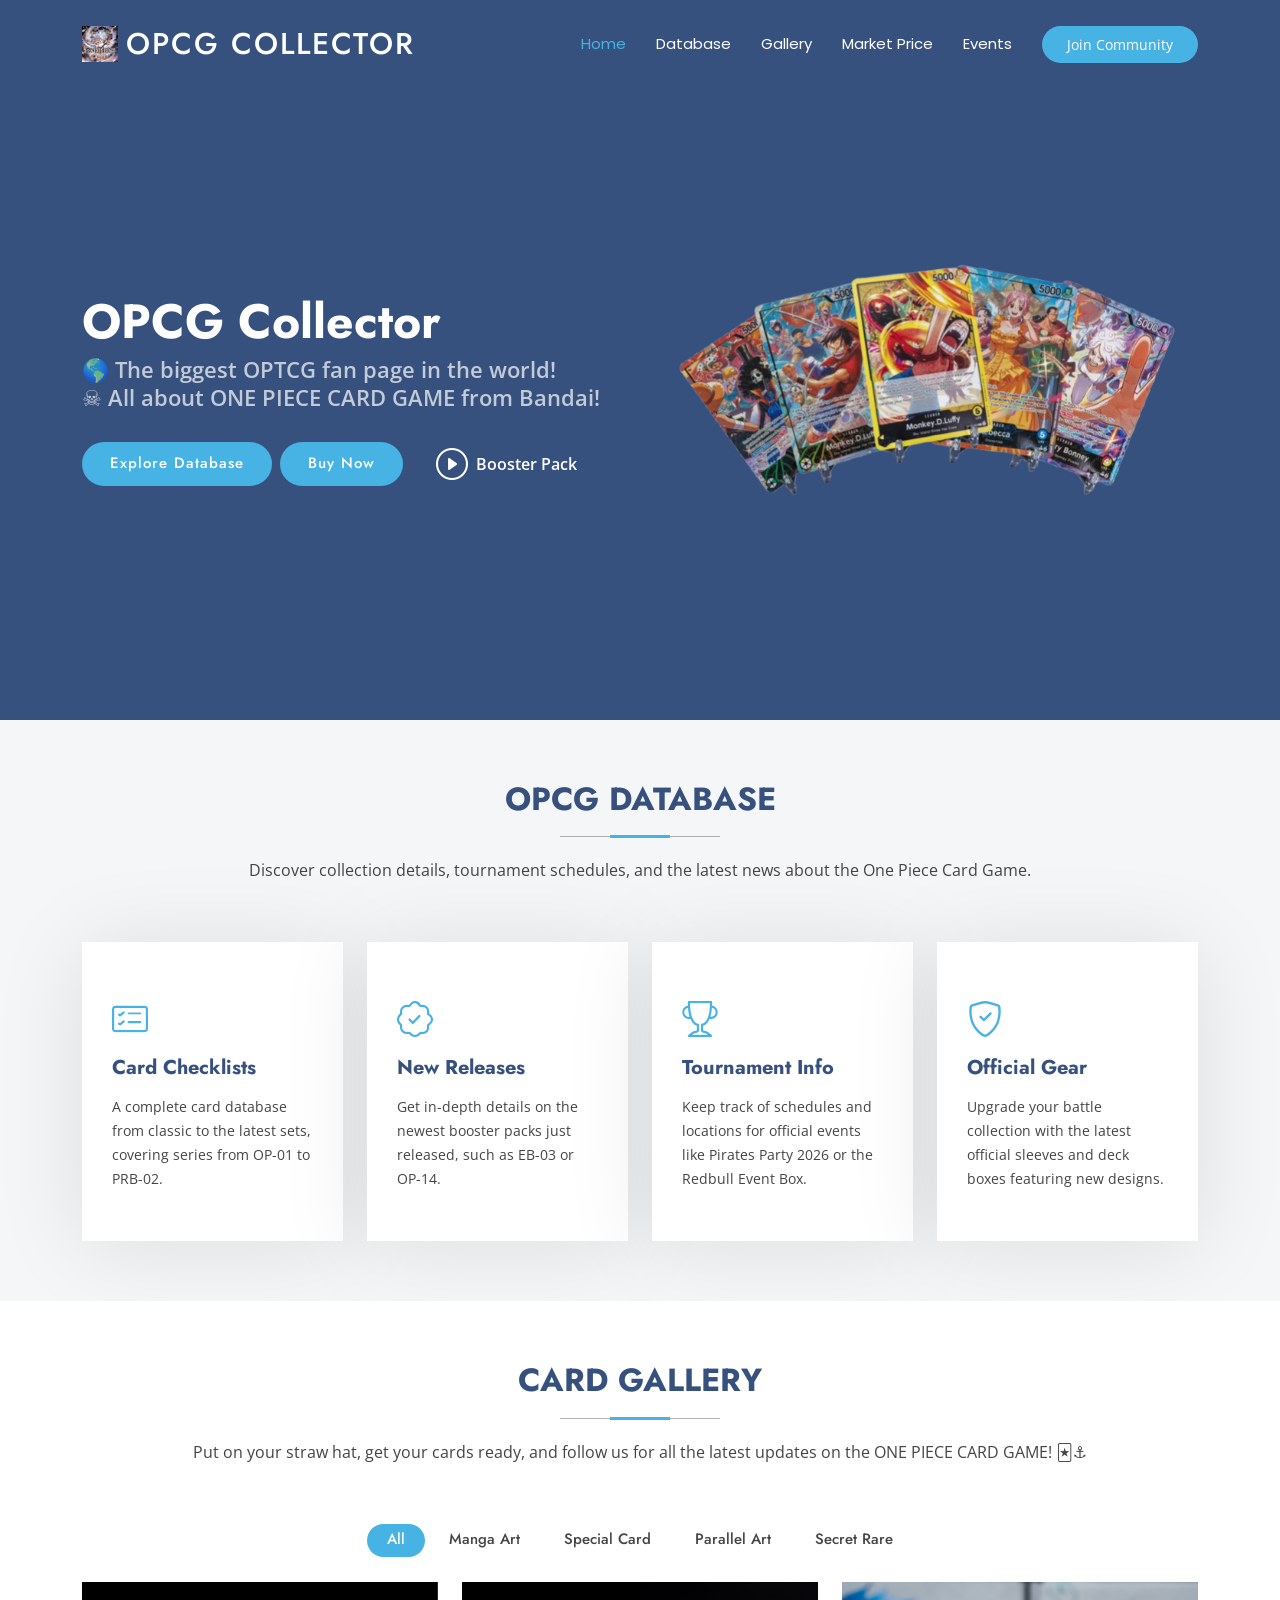
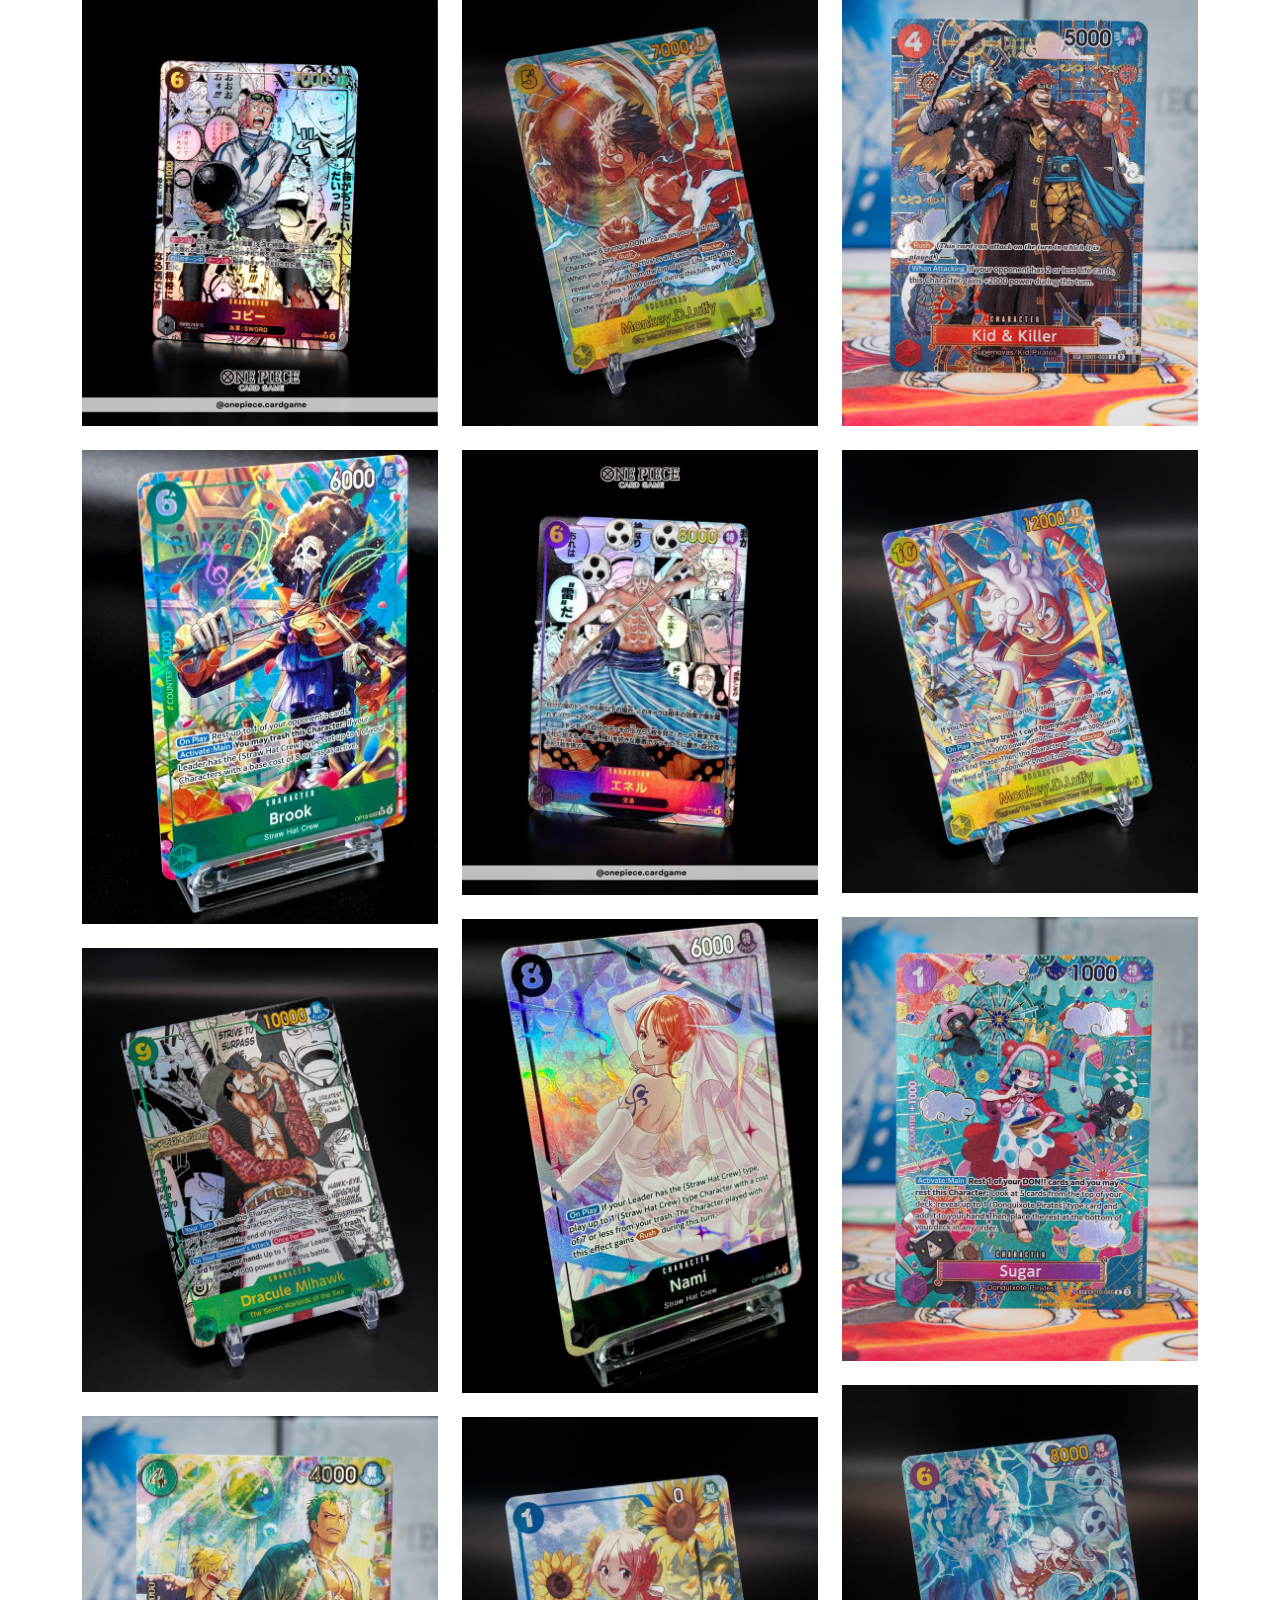
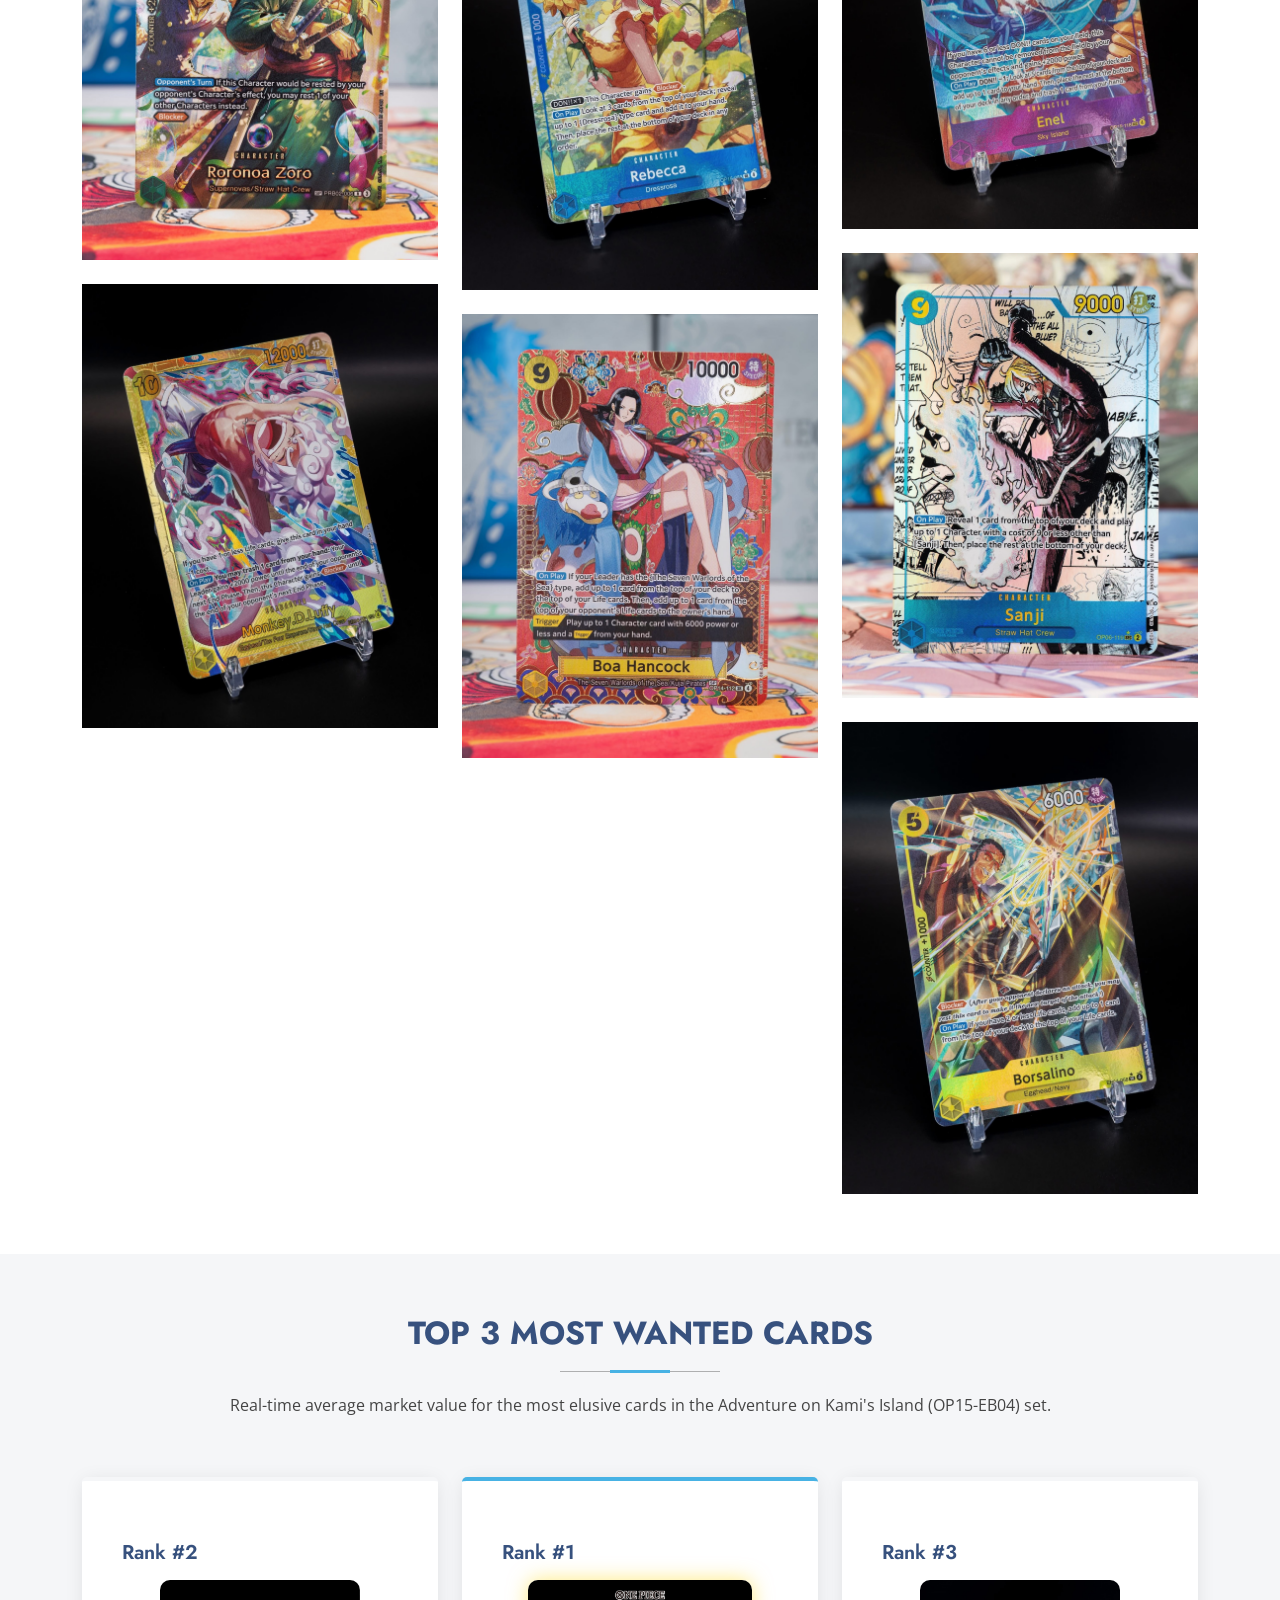
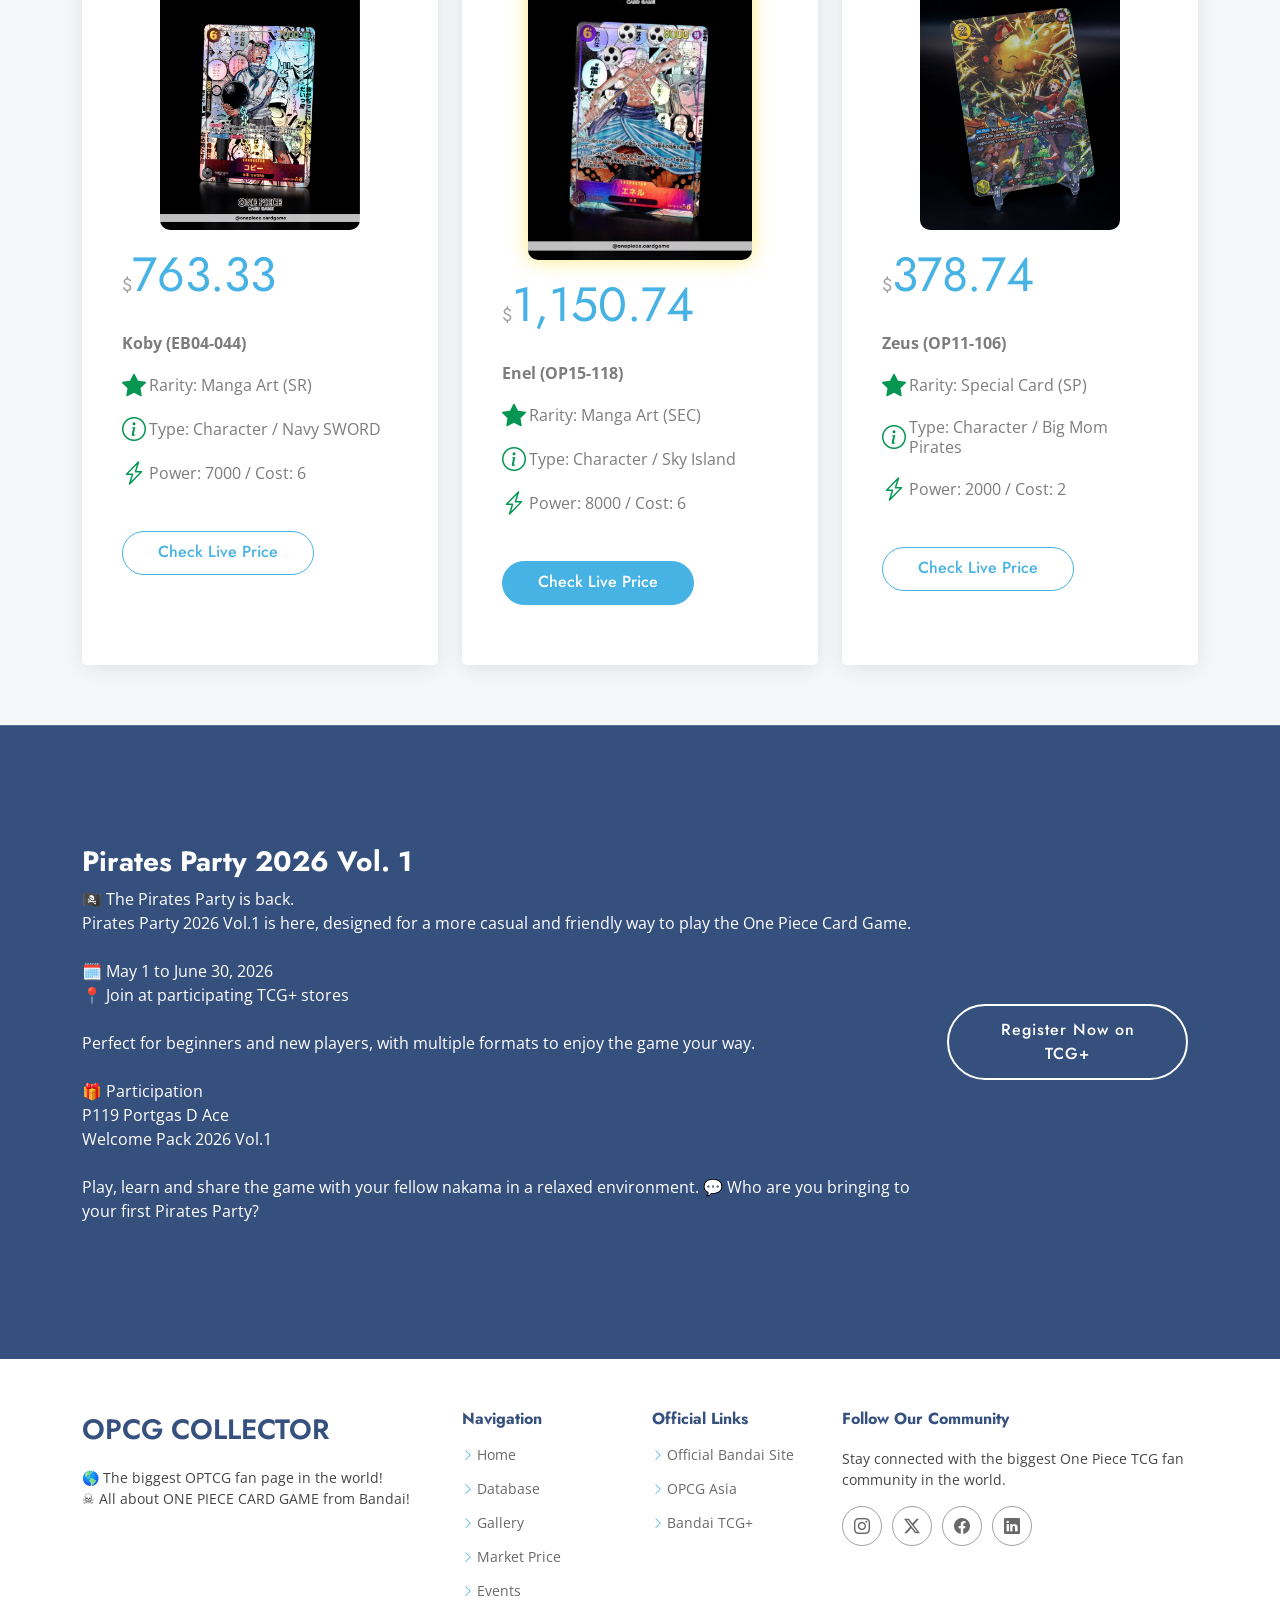
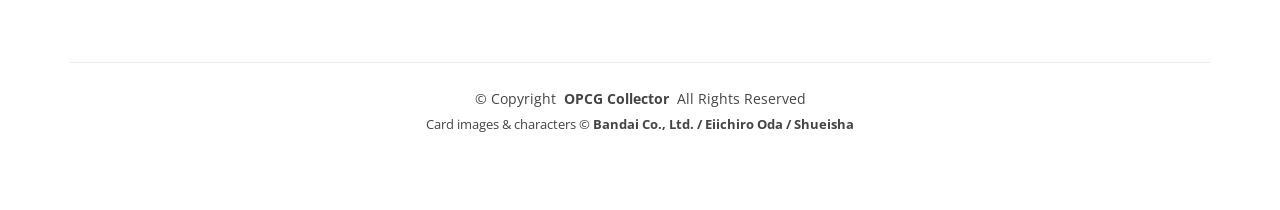
==== tugas_ets.html @ eeeb14c2 "Tugas pra ETS" ====
<!DOCTYPE html>
<html lang="en">

<head>
  <meta charset="utf-8">
  <meta content="width=device-width, initial-scale=1.0" name="viewport">
  <title>TCG - ONE PIECE</title>
  <meta name="description" content="">
  <meta name="keywords" content="">

  <!-- Favicons -->
  <link href="assets/img/pra-ets/logo-tcg.jpg" rel="icon">
  <link href="assets/img/apple-touch-icon.png" rel="apple-touch-icon">

  <!-- Fonts -->
  <link href="https://fonts.googleapis.com" rel="preconnect">
  <link href="https://fonts.gstatic.com" rel="preconnect" crossorigin>
  <link
    href="https://fonts.googleapis.com/css2?family=Open+Sans:ital,wght@0,300;0,400;0,500;0,600;0,700;0,800;1,300;1,400;1,500;1,600;1,700;1,800&family=Poppins:ital,wght@0,100;0,200;0,300;0,400;0,500;0,600;0,700;0,800;0,900;1,100;1,200;1,300;1,400;1,500;1,600;1,700;1,800;1,900&family=Jost:ital,wght@0,100;0,200;0,300;0,400;0,500;0,600;0,700;0,800;0,900;1,100;1,200;1,300;1,400;1,500;1,600;1,700;1,800;1,900&display=swap"
    rel="stylesheet">

  <!-- Vendor CSS Files -->
  <link href="assets/vendor/bootstrap/css/bootstrap.min.css" rel="stylesheet">
  <link href="assets/vendor/bootstrap-icons/bootstrap-icons.css" rel="stylesheet">
  <link href="assets/vendor/aos/aos.css" rel="stylesheet">
  <link href="assets/vendor/glightbox/css/glightbox.min.css" rel="stylesheet">
  <link href="assets/vendor/swiper/swiper-bundle.min.css" rel="stylesheet">

  <!-- Main CSS File -->
  <link href="assets/css/main.css" rel="stylesheet">

  <!-- =======================================================
  * Template Name: Arsha
  * Template URL: https://bootstrapmade.com/arsha-free-bootstrap-html-template-corporate/
  * Updated: Feb 22 2025 with Bootstrap v5.3.3
  * Author: BootstrapMade.com
  * License: https://bootstrapmade.com/license/
  ======================================================== -->
</head>

<body class="index-page">
  <header id="header" class="header d-flex align-items-center fixed-top">
    <div class="container-fluid container-xl position-relative d-flex align-items-center">

      <a href="index.html" class="logo d-flex align-items-center me-auto">
        <!-- Uncomment the line below if you also wish to use an image logo -->
        <img src="assets/img/pra-ets/logo-tcg.webp" alt="">
        <h1 class="sitename">OPCG Collector</h1>
      </a>

      <nav id="navmenu" class="navmenu">
        <ul>
          <li><a href="#home" class="active">Home</a></li>
          <li><a href="#sets">Database</a></li>
          <li><a href="#galeri">Gallery</a></li>
          <li><a href="#market" class="active">Market Price</a></li>
          <li><a href="#event">Events</a></li>
        </ul>
        <i class="mobile-nav-toggle d-xl-none bi bi-list"></i>
      </nav>

      <a class="btn-getstarted" href="https://www.fetchtcg.com/" target="_blank">Join Community</a>

    </div>
  </header>

  <main class="main">
    <!-- Hero Section -->
    <section id="home" class="hero section dark-background">

      <div class="container">
        <div class="row gy-4">
          <div class="col-lg-6 order-2 order-lg-1 d-flex flex-column justify-content-center" data-aos="zoom-out">
            <h1>OPCG Collector</h1>
            <p>🌎 The biggest OPTCG fan page in the world!
              <br>☠️ All about ONE PIECE CARD GAME from Bandai!
            </p>
            <div class="d-flex">
              <a href="#sets" class="btn-get-started">Explore Database</a>
              &ensp;
              <a href="https://metafy.gg/@angelot_op/guides?utm_source=ig&utm_medium=social&utm_content=link_in_bio"
                target="_blank" class="btn-get-started"></i><span>Buy Now</span></a>
              &ensp;
              <a href="assets/img/pra-ets/home/video-booster.mp4"
                class="glightbox btn-watch-video d-flex align-items-center">
                <i class="bi bi-play-circle"></i><span>Booster Pack</span>
              </a>
            </div>
          </div>
          <div class="col-lg-6 order-1 order-lg-2 hero-img" data-aos="zoom-out" data-aos-delay="200">
            <img src="assets/img/pra-ets/home/home-page.png" class="img-fluid animated" alt=""
              style="margin-top: -50px;">
          </div>
        </div>
      </div>

    </section><!-- /Hero Section -->

    <!-- Services Section -->
    <section id="sets" class="services section light-background">

      <!-- Section Title -->
      <div class="container section-title" data-aos="fade-up">
        <h2>OPCG Database</h2>
        <p>Discover collection details, tournament schedules, and the latest news about the One Piece Card Game.</p>
      </div><!-- End Section Title -->

      <div class="container">

        <div class="row gy-4">

          <!-- Box 1: Card Checklists -->
          <div class="col-xl-3 col-md-6 d-flex" data-aos="fade-up" data-aos-delay="100">
            <div class="service-item position-relative">
              <div class="icon"><i class="bi bi-card-checklist icon"></i></div>
              <h4><a href="#portfolio" class="stretched-link">Card Checklists</a></h4>
              <p>A complete card database from classic to the latest sets, covering series from OP-01 to PRB-02.</p>
            </div>
          </div><!-- End Service Item -->

          <!-- Box 2: New Releases -->
          <div class="col-xl-3 col-md-6 d-flex" data-aos="fade-up" data-aos-delay="200">
            <div class="service-item position-relative">
              <div class="icon"><i class="bi bi-patch-check icon"></i></div>
              <h4><a href="" class="stretched-link">New Releases</a></h4>
              <p>Get in-depth details on the newest booster packs just released, such as EB-03 or OP-14.</p>
            </div>
          </div><!-- End Service Item -->

          <!-- Box 3: Tournament Info -->
          <div class="col-xl-3 col-md-6 d-flex" data-aos="fade-up" data-aos-delay="300">
            <div class="service-item position-relative">
              <div class="icon"><i class="bi bi-trophy icon"></i></div>
              <h4><a href="" class="stretched-link">Tournament Info</a></h4>
              <p>Keep track of schedules and locations for official events like Pirates Party 2026 or the Redbull Event
                Box.</p>
            </div>
          </div><!-- End Service Item -->

          <!-- Box 4: Accessories -->
          <div class="col-xl-3 col-md-6 d-flex" data-aos="fade-up" data-aos-delay="400">
            <div class="service-item position-relative">
              <div class="icon"><i class="bi bi-shield-check icon"></i></div>
              <h4><a href="" class="stretched-link">Official Gear</a></h4>
              <p>Upgrade your battle collection with the latest official sleeves and deck boxes featuring new designs.
              </p>
            </div>
          </div><!-- End Service Item -->

        </div>

      </div>

    </section><!-- /Services Section -->

    <!-- Portfolio Section -->
    <section id="galeri" class="portfolio section">

      <!-- Section Title -->
      <div class="container section-title" data-aos="fade-up">
        <h2>Card Gallery</h2>
        <p>Put on your straw hat, get your cards ready, and follow us for all the latest updates on the ONE PIECE CARD
          GAME! 🃏⚓️</p>
      </div><!-- End Section Title -->

      <div class="container">

        <div class="isotope-layout" data-default-filter="*" data-layout="masonry" data-sort="original-order">

          <ul class="portfolio-filters isotope-filters" data-aos="fade-up" data-aos-delay="100">
            <li data-filter="*" class="filter-active">All</li>
            <li data-filter=".filter-manga">Manga Art</li>
            <li data-filter=".filter-special">Special Card</li>
            <li data-filter=".filter-parallel">Parallel Art</li>
            <li data-filter=".filter-secret">Secret Rare</li>
          </ul><!-- End Portfolio Filters -->

          <div class="row gy-4 isotope-container" data-aos="fade-up" data-aos-delay="200">

            <div class="col-lg-4 col-md-6 portfolio-item isotope-item filter-manga">
              <img src="assets/img/pra-ets/gallery/m-1.jpg" class="img-fluid" alt="">
              <div class="portfolio-info">
                <h4>Manga Art</h4>
                <p>Koby</p>
                <p>Navy/SWORD</p>
                <a href="assets/img/pra-ets/gallery/m-1.jpg" title="Manga Art" data-gallery="portfolio-gallery-app"
                  class="glightbox preview-link"><i class="bi bi-zoom-in"></i></a>
              </div>
            </div><!-- End Portfolio Item -->

            <div class="col-lg-4 col-md-6 portfolio-item isotope-item filter-secret">
              <img src="assets/img/pra-ets/gallery/sc-1.jpg" class="img-fluid" alt="">
              <div class="portfolio-info">
                <h4>Secret Rare</h4>
                <p>Monkey D. Luffy</p>
                <p>Sky Island/Straw Hat Crew</p>
                <a href="assets/img/pra-ets/gallery/sc-1.jpg" title="Secret Rare" data-gallery="portfolio-gallery-app"
                  class="glightbox preview-link"><i class="bi bi-zoom-in"></i></a>
              </div>
            </div><!-- End Portfolio Item -->

            <div class="col-lg-4 col-md-6 portfolio-item isotope-item filter-special">
              <img src="assets/img/pra-ets/gallery/sp-1.jpg" class="img-fluid" alt="">
              <div class="portfolio-info">
                <h4>Special Card</h4>
                <p>Kid & Killer</p>
                <p>Supernovas/Kid Pirates</p>
                <a href="assets/img/pra-ets/gallery/sp-1.jpg" title="Special Card"
                  data-gallery="portfolio-gallery-product" class="glightbox preview-link"><i
                    class="bi bi-zoom-in"></i></a>
              </div>
            </div><!-- End Portfolio Item -->

            <div class="col-lg-4 col-md-6 portfolio-item isotope-item filter-parallel">
              <img src="assets/img/pra-ets/gallery/p-1.jpg" class="img-fluid" alt="">
              <div class="portfolio-info">
                <h4>Parallel Art</h4>
                <p>Brook</p>
                <p>Straw Hat Crew</p>
                <a href="assets/img/pra-ets/gallery/p-1.jpg" title="Parallel Art"
                  data-gallery="portfolio-gallery-branding" class="glightbox preview-link"><i
                    class="bi bi-zoom-in"></i></a>
              </div>
            </div><!-- End Portfolio Item -->

            <!-- 1 -->

            <div class="col-lg-4 col-md-6 portfolio-item isotope-item filter-manga">
              <img src="assets/img/pra-ets/gallery/m-2.jpg" class="img-fluid" alt="">
              <div class="portfolio-info">
                <h4>Manga Art</h4>
                <p>Enel</p>
                <p>Sky Island</p>
                <a href="assets/img/pra-ets/gallery/m-2.jpg" title="Manga Art" data-gallery="portfolio-gallery-app"
                  class="glightbox preview-link"><i class="bi bi-zoom-in"></i></a>
              </div>
            </div><!-- End Portfolio Item -->

            <div class="col-lg-4 col-md-6 portfolio-item isotope-item filter-secret">
              <img src="assets/img/pra-ets/gallery/sc-2.jpg" class="img-fluid" alt="">
              <div class="portfolio-info">
                <h4>Secret Rare</h4>
                <p>Monkey D. Luffy</p>
                <p>Egghead/The Four Emperors/Straw Hat Crew</p>
                <a href="assets/img/pra-ets/gallery/sc-2.jpg" title="Secret Rare" data-gallery="portfolio-gallery-app"
                  class="glightbox preview-link"><i class="bi bi-zoom-in"></i></a>
              </div>
            </div><!-- End Portfolio Item -->

            <div class="col-lg-4 col-md-6 portfolio-item isotope-item filter-special">
              <img src="assets/img/pra-ets/gallery/sp-2.jpg" class="img-fluid" alt="">
              <div class="portfolio-info">
                <h4>Special Card</h4>
                <p>Sugas</p>
                <p>Donquixote Pirates</p>
                <a href="assets/img/pra-ets/gallery/sp-2.jpg" title="Special Card"
                  data-gallery="portfolio-gallery-product" class="glightbox preview-link"><i
                    class="bi bi-zoom-in"></i></a>
              </div>
            </div><!-- End Portfolio Item -->

            <div class="col-lg-4 col-md-6 portfolio-item isotope-item filter-parallel">
              <img src="assets/img/pra-ets/gallery/p-2.jpg" class="img-fluid" alt="">
              <div class="portfolio-info">
                <h4>Parallel Art</h4>
                <p>Nami</p>
                <p>Straw Hat Crew</p>
                <a href="assets/img/pra-ets/gallery/p-2.jpg" title="Parallel Art"
                  data-gallery="portfolio-gallery-branding" class="glightbox preview-link"><i
                    class="bi bi-zoom-in"></i></a>
              </div>
            </div><!-- End Portfolio Item -->

            <!-- 2 -->

            <div class="col-lg-4 col-md-6 portfolio-item isotope-item filter-manga">
              <img src="assets/img/pra-ets/gallery/m-3.jpg" class="img-fluid" alt="">
              <div class="portfolio-info">
                <h4>Manga Art</h4>
                <p>Dracule Mihawk</p>
                <p>The Seven Warlords of the Sea</p>
                <a href="assets/img/pra-ets/gallery/m-3.jpg" title="Manga Art" data-gallery="portfolio-gallery-app"
                  class="glightbox preview-link"><i class="bi bi-zoom-in"></i></a>
              </div>
            </div><!-- End Portfolio Item -->

            <div class="col-lg-4 col-md-6 portfolio-item isotope-item filter-secret">
              <img src="assets/img/pra-ets/gallery/sc-3.jpg" class="img-fluid" alt="">
              <div class="portfolio-info">
                <h4>Secret Rare</h4>
                <p>Enel</p>
                <p>Sky Island</p>
                <a href="assets/img/pra-ets/gallery/sc-3.jpg" title="Secret Rare" data-gallery="portfolio-gallery-app"
                  class="glightbox preview-link"><i class="bi bi-zoom-in"></i></a>
              </div>
            </div><!-- End Portfolio Item -->

            <div class="col-lg-4 col-md-6 portfolio-item isotope-item filter-special">
              <img src="assets/img/pra-ets/gallery/sp-3.jpg" class="img-fluid" alt="">
              <div class="portfolio-info">
                <h4>Special Card</h4>
                <p>Roronoa Zoro</p>
                <p>Supernovas/Straw Hat Crew </p>
                <a href="assets/img/pra-ets/gallery/sp-3.jpg" title="Special Card"
                  data-gallery="portfolio-gallery-product" class="glightbox preview-link"><i
                    class="bi bi-zoom-in"></i></a>
              </div>
            </div><!-- End Portfolio Item -->

            <div class="col-lg-4 col-md-6 portfolio-item isotope-item filter-parallel">
              <img src="assets/img/pra-ets/gallery/p-3.jpg" class="img-fluid" alt="">
              <div class="portfolio-info">
                <h4>Parallel Art</h4>
                <p>Rebecca</p>
                <p>Dressrosa</p>
                <a href="assets/img/pra-ets/gallery/p-3.jpg" title="Parallel Art"
                  data-gallery="portfolio-gallery-branding" class="glightbox preview-link"><i
                    class="bi bi-zoom-in"></i></a>
              </div>
            </div><!-- End Portfolio Item -->

            <!-- 3 -->

            <div class="col-lg-4 col-md-6 portfolio-item isotope-item filter-manga">
              <img src="assets/img/pra-ets/gallery/m-4.jpg" class="img-fluid" alt="">
              <div class="portfolio-info">
                <h4>Manga Art</h4>
                <p>Sanji</p>
                <p>Straw Hat Crew</p>
                <a href="assets/img/pra-ets/gallery/m-4.jpg " title="Manga Art" data-gallery="portfolio-gallery-app"
                  class="glightbox preview-link"><i class="bi bi-zoom-in"></i></a>
              </div>
            </div><!-- End Portfolio Item -->

            <div class="col-lg-4 col-md-6 portfolio-item isotope-item filter-secret">
              <img src="assets/img/pra-ets/gallery/sc-4.jpg" class="img-fluid" alt="">
              <div class="portfolio-info">
                <h4>Secret Rare</h4>
                <p>Monkey D. Luffy</p>
                <p>Egghead/The Four Emperors/Straw Hat Crew</p>
                <a href="assets/img/pra-ets/gallery/sc-4.jpg" title="Secret Rare" data-gallery="portfolio-gallery-app"
                  class="glightbox preview-link"><i class="bi bi-zoom-in"></i></a>
              </div>
            </div><!-- End Portfolio Item -->

            <div class="col-lg-4 col-md-6 portfolio-item isotope-item filter-special">
              <img src="assets/img/pra-ets/gallery/sp-4.jpg" class="img-fluid" alt="">
              <div class="portfolio-info">
                <h4>Special Card</h4>
                <p>Boa Hancock</p>
                <p>The Seven Warlords of the Sea/Kuja Pirates</p>
                <a href="assets/img/pra-ets/gallery/sp-4.jpg" title="Special Card"
                  data-gallery="portfolio-gallery-product" class="glightbox preview-link"><i
                    class="bi bi-zoom-in"></i></a>
              </div>
            </div><!-- End Portfolio Item -->

            <div class="col-lg-4 col-md-6 portfolio-item isotope-item filter-parallel">
              <img src="assets/img/pra-ets/gallery/p-4.jpg" class="img-fluid" alt="">
              <div class="portfolio-info">
                <h4>Parallel Art</h4>
                <p>Borsalino</p>
                <p>Egghead/Navy</p>
                <a href="assets/img/pra-ets/gallery/p-4.jpg" title="Parallel Art"
                  data-gallery="portfolio-gallery-branding" class="glightbox preview-link"><i
                    class="bi bi-zoom-in"></i></a>
              </div>
            </div><!-- End Portfolio Item -->

            <!-- 4 -->

          </div><!-- End Portfolio Container -->

        </div>

      </div>

    </section><!-- /Portfolio Section -->

    <!-- Market Price Section -->
<section id="market" class="pricing section light-background">

  <!-- Section Title -->
  <div class="container section-title" data-aos="fade-up">
    <h2>Top 3 Most Wanted Cards</h2>
    <p>Real-time average market value for the most elusive cards in the Adventure on Kami's Island (OP15-EB04) set.</p>
  </div><!-- End Section Title -->

  <div class="container">

    <div class="row gy-4">

      <!-- Rank 2: Koby (Manga) -->
      <div class="col-lg-4" data-aos="zoom-in" data-aos-delay="100">
        <div class="pricing-item">
          <h3>Rank #2</h3>
          <!-- Gambar Kartu Peringkat 2 -->
          <div class="text-center mb-3">
            <img src="assets/img/pra-ets/price/h-2.jpg" alt="Koby Manga Art" class="img-fluid" style="max-height: 250px; border-radius: 10px;">
          </div>
          <h4><span>$</span>763.33</h4>
          <ul>
            <li><strong>Koby (EB04-044)</strong></li>
            <li><i class="bi bi-star-fill"></i> <span>Rarity: Manga Art (SR)</span></li>
            <li><i class="bi bi-info-circle"></i> <span>Type: Character / Navy SWORD</span></li>
            <li><i class="bi bi-lightning-charge"></i> <span>Power: 7000 / Cost: 6</span></li>
          </ul>
          <a href="https://www.tcgplayer.com/search/one-piece-card-game/adventure-on-kamis-island?view=grid&productLineName=one-piece-card-game&setName=adventure-on-kamis-island" class="buy-btn">Check Live Price</a>
        </div>
      </div><!-- End Pricing Item -->

      <!-- Rank 1: Enel (Manga) - Highlighted -->
      <div class="col-lg-4" data-aos="zoom-in" data-aos-delay="200">
        <div class="pricing-item featured">
          <h3>Rank #1</h3>
          <!-- Gambar Kartu Peringkat 1 -->
          <div class="text-center mb-3">
            <img src="assets/img/pra-ets/price/h-1.jpg" alt="Enel Manga Art" class="img-fluid" style="max-height: 280px; border-radius: 10px; box-shadow: 0px 0px 20px rgba(255, 215, 0, 0.5);">
          </div>
          <h4><span>$</span>1,150.74</h4>
          <ul>
            <li><strong>Enel (OP15-118)</strong></li>
            <li><i class="bi bi-star-fill"></i> <span>Rarity: Manga Art (SEC)</span></li>
            <li><i class="bi bi-info-circle"></i> <span>Type: Character / Sky Island</span></li>
            <li><i class="bi bi-lightning-charge"></i> <span>Power: 8000 / Cost: 6</span></li>
          </ul>
          <a href="https://www.tcgplayer.com/search/one-piece-card-game/adventure-on-kamis-island?view=grid&productLineName=one-piece-card-game&setName=adventure-on-kamis-island" class="buy-btn">Check Live Price</a>
        </div>
      </div><!-- End Pricing Item -->

      <!-- Rank 3: Zeus (SP) -->
      <div class="col-lg-4" data-aos="zoom-in" data-aos-delay="300">
        <div class="pricing-item">
          <h3>Rank #3</h3>
          <!-- Gambar Kartu Peringkat 3 -->
          <div class="text-center mb-3">
            <img src="assets/img/pra-ets/price/h-3.jpg" alt="Zeus Special Card" class="img-fluid" style="max-height: 250px; border-radius: 10px;">
          </div>
          <h4><span>$</span>378.74</h4>
          <ul>
            <li><strong>Zeus (OP11-106)</strong></li>
            <li><i class="bi bi-star-fill"></i> <span>Rarity: Special Card (SP)</span></li>
            <li><i class="bi bi-info-circle"></i> <span>Type: Character / Big Mom Pirates</span></li>
            <li><i class="bi bi-lightning-charge"></i> <span>Power: 2000 / Cost: 2</span></li>
          </ul>
          <a href="https://www.tcgplayer.com/search/one-piece-card-game/adventure-on-kamis-island?view=grid&productLineName=one-piece-card-game&setName=adventure-on-kamis-island" class="buy-btn">Check Live Price</a>
        </div>
      </div><!-- End Pricing Item -->

    </div>

  </div>

</section><!-- End Market Price Section -->

    <!-- Call To Action Section -->
    <section id="event" class="call-to-action section dark-background">

      <img src="assets/img/pra-ets/cta/cta-background.png" alt="">

      <div class="container">

        <div class="row" data-aos="zoom-in" data-aos-delay="100">
          <div class="col-xl-9 text-center text-xl-start">
            <h3>Pirates Party 2026 Vol. 1</h3>
            <p>🏴‍☠️ The Pirates Party is back.
              <br>Pirates Party 2026 Vol.1 is here, designed for a more casual and friendly way to play the One Piece
              Card Game.
              <br>
              <br>🗓 May 1 to June 30, 2026
              <br>📍 Join at participating TCG+ stores
              <br>
              <br>Perfect for beginners and new players, with multiple formats to enjoy the game your way.
              <br>
              <br>🎁 Participation
              <br>P119 Portgas D Ace
              <br>Welcome Pack 2026 Vol.1
              <br>
              <br>Play, learn and share the game with your fellow nakama in a relaxed environment.

              💬 Who are you bringing to your first Pirates Party?
            </p>
          </div>
          <div class="col-xl-3 cta-btn-container text-center d-flex align-items-center justify-content-center">
            <a class="cta-btn" href="#">Register Now on TCG+</a>
          </div>
        </div>

      </div>

    </section><!-- /Call To Action Section -->


  </main>

  <footer id="footer" class="footer">
    <div class="container footer-top">
      <div class="row gy-4">
        <div class="col-lg-4 col-md-6 footer-about">
          <a href="index.html" class="d-flex align-items-center">
            <span class="sitename">OPCG Collector</span>
          </a>
          <div class="footer-contact pt-3">
            <p>🌎 The biggest OPTCG fan page in the world!
              <br>☠️ All about ONE PIECE CARD GAME from Bandai!
            </p>
          </div>
        </div>

        <div class="col-lg-2 col-md-3 footer-links">
          <h4>Navigation</h4>
          <ul>
            <li><i class="bi bi-chevron-right"></i> <a href="#home">Home</a></li>
            <li><i class="bi bi-chevron-right"></i> <a href="#sets">Database</a></li>
            <li><i class="bi bi-chevron-right"></i> <a href="#galeri">Gallery</a></li>
            <li><i class="bi bi-chevron-right"></i> <a href="#market">Market Price</a></li>
            <li><i class="bi bi-chevron-right"></i> <a href="#event">Events</a></li>
          </ul>
        </div>

        <div class="col-lg-2 col-md-3 footer-links">
          <h4>Official Links</h4>
          <ul>
            <li><i class="bi bi-chevron-right"></i> <a href="https://en.onepiece-cardgame.com/" target="_blank">Official
                Bandai Site</a></li>
            <li><i class="bi bi-chevron-right"></i> <a href="https://asia-en.onepiece-cardgame.com/"
                target="_blank">OPCG Asia</a></li>
            <li><i class="bi bi-chevron-right"></i> <a href="https://www.bandai-tcg-plus.com/" target="_blank">Bandai
                TCG+</a></li>
          </ul>
        </div>

        <div class="col-lg-4 col-md-12">
          <h4>Follow Our Community</h4>
          <p>Stay connected with the biggest One Piece TCG fan community in the world.</p>
          <div class="social-links d-flex">
            <a href="https://www.instagram.com/onepiece.cardgame/" target="_blank"><i class="bi bi-instagram"></i></a>
            <a href="#"><i class="bi bi-twitter-x"></i></a>
            <a href="#"><i class="bi bi-facebook"></i></a>
            <a href="#"><i class="bi bi-linkedin"></i></a>
          </div>
        </div>

      </div>
    </div>

    <div class="container copyright text-center mt-4">
      <p>© <span>Copyright</span> <strong class="px-1 sitename">OPCG Collector</strong> <span>All Rights Reserved</span>
      </p>
      <div class="credits">
        Card images & characters © <strong>Bandai Co., Ltd. / Eiichiro Oda / Shueisha</strong><br>
      </div>
    </div>

  </footer>

  <!-- Scroll Top -->
  <a href="#" id="scroll-top" class="scroll-top d-flex align-items-center justify-content-center"><i
      class="bi bi-arrow-up-short"></i></a>

  <!-- Preloader -->
  <div id="preloader"></div>

  <!-- Vendor JS Files -->
  <script src="assets/vendor/bootstrap/js/bootstrap.bundle.min.js"></script>
  <script src="assets/vendor/php-email-form/validate.js"></script>
  <script src="assets/vendor/aos/aos.js"></script>
  <script src="assets/vendor/glightbox/js/glightbox.min.js"></script>
  <script src="assets/vendor/swiper/swiper-bundle.min.js"></script>
  <script src="assets/vendor/waypoints/noframework.waypoints.js"></script>
  <script src="assets/vendor/imagesloaded/imagesloaded.pkgd.min.js"></script>
  <script src="assets/vendor/isotope-layout/isotope.pkgd.min.js"></script>

  <!-- Main JS File -->
  <script src="assets/js/main.js"></script>
</body>

</html>
---- assets/css/main.css ----
/**
* Template Name: Arsha
* Template URL: https://bootstrapmade.com/arsha-free-bootstrap-html-template-corporate/
* Updated: Feb 22 2025 with Bootstrap v5.3.3
* Author: BootstrapMade.com
* License: https://bootstrapmade.com/license/
*/

/*--------------------------------------------------------------
# Font & Color Variables
# Help: https://bootstrapmade.com/color-system/
--------------------------------------------------------------*/
/* Fonts */
:root {
  --default-font: "Open Sans",  system-ui, -apple-system, "Segoe UI", Roboto, "Helvetica Neue", Arial, "Noto Sans", "Liberation Sans", sans-serif, "Apple Color Emoji", "Segoe UI Emoji", "Segoe UI Symbol", "Noto Color Emoji";
  --heading-font: "Jost",  sans-serif;
  --nav-font: "Poppins",  sans-serif;
}

/* Global Colors - The following color variables are used throughout the website. Updating them here will change the color scheme of the entire website */
:root { 
  --background-color: #ffffff; /* Background color for the entire website, including individual sections */
  --default-color: #444444; /* Default color used for the majority of the text content across the entire website */
  --heading-color: #37517e; /* Color for headings, subheadings and title throughout the website */
  --accent-color: #47b2e4; /* Accent color that represents your brand on the website. It's used for buttons, links, and other elements that need to stand out */
  --surface-color: #ffffff; /* The surface color is used as a background of boxed elements within sections, such as cards, icon boxes, or other elements that require a visual separation from the global background. */
  --contrast-color: #ffffff; /* Contrast color for text, ensuring readability against backgrounds of accent, heading, or default colors. */
}

/* Nav Menu Colors - The following color variables are used specifically for the navigation menu. They are separate from the global colors to allow for more customization options */
:root {
  --nav-color: #ffffff;  /* The default color of the main navmenu links */
  --nav-hover-color: #47b2e4; /* Applied to main navmenu links when they are hovered over or active */
  --nav-mobile-background-color: #ffffff; /* Used as the background color for mobile navigation menu */
  --nav-dropdown-background-color: #ffffff; /* Used as the background color for dropdown items that appear when hovering over primary navigation items */
  --nav-dropdown-color: #444444; /* Used for navigation links of the dropdown items in the navigation menu. */
  --nav-dropdown-hover-color: #47b2e4; /* Similar to --nav-hover-color, this color is applied to dropdown navigation links when they are hovered over. */
}

/* Color Presets - These classes override global colors when applied to any section or element, providing reuse of the sam color scheme. */

.light-background {
  --background-color: #f5f6f8;
  --surface-color: #ffffff;
}

.dark-background {
  --background-color: #37517e;
  --default-color: #ffffff;
  --heading-color: #ffffff;
  --surface-color: #4668a2;
  --contrast-color: #ffffff;
}

/* Smooth scroll */
:root {
  scroll-behavior: smooth;
}

/*--------------------------------------------------------------
# General Styling & Shared Classes
--------------------------------------------------------------*/
body {
  color: var(--default-color);
  background-color: var(--background-color);
  font-family: var(--default-font);
}

a {
  color: var(--accent-color);
  text-decoration: none;
  transition: 0.3s;
}

a:hover {
  color: color-mix(in srgb, var(--accent-color), transparent 25%);
  text-decoration: none;
}

h1,
h2,
h3,
h4,
h5,
h6 {
  color: var(--heading-color);
  font-family: var(--heading-font);
}

/* PHP Email Form Messages
------------------------------*/
.php-email-form .error-message {
  display: none;
  background: #df1529;
  color: #ffffff;
  text-align: left;
  padding: 15px;
  margin-bottom: 24px;
  font-weight: 600;
}

.php-email-form .sent-message {
  display: none;
  color: #ffffff;
  background: #059652;
  text-align: center;
  padding: 15px;
  margin-bottom: 24px;
  font-weight: 600;
}

.php-email-form .loading {
  display: none;
  background: var(--surface-color);
  text-align: center;
  padding: 15px;
  margin-bottom: 24px;
}

.php-email-form .loading:before {
  content: "";
  display: inline-block;
  border-radius: 50%;
  width: 24px;
  height: 24px;
  margin: 0 10px -6px 0;
  border: 3px solid var(--accent-color);
  border-top-color: var(--surface-color);
  animation: php-email-form-loading 1s linear infinite;
}

@keyframes php-email-form-loading {
  0% {
    transform: rotate(0deg);
  }

  100% {
    transform: rotate(360deg);
  }
}

/*--------------------------------------------------------------
# Global Header
--------------------------------------------------------------*/
.header {
  --background-color: #3d4d6a;
  --heading-color: #ffffff;
  color: var(--default-color);
  background-color: var(--background-color);
  padding: 15px 0;
  transition: all 0.5s;
  z-index: 997;
}

.header .logo {
  line-height: 1;
}

.header .logo img {
  max-height: 36px;
  margin-right: 8px;
}

.header .logo h1 {
  font-size: 30px;
  margin: 0;
  font-weight: 500;
  color: var(--heading-color);
  letter-spacing: 2px;
  text-transform: uppercase;
}

.header .btn-getstarted,
.header .btn-getstarted:focus {
  color: var(--contrast-color);
  background: var(--accent-color);
  font-size: 14px;
  padding: 8px 25px;
  margin: 0 0 0 30px;
  border-radius: 50px;
  transition: 0.3s;
}

.header .btn-getstarted:hover,
.header .btn-getstarted:focus:hover {
  color: var(--contrast-color);
  background: color-mix(in srgb, var(--accent-color), transparent 15%);
}

@media (max-width: 1200px) {
  .header .logo {
    order: 1;
  }

  .header .btn-getstarted {
    order: 2;
    margin: 0 15px 0 0;
    padding: 6px 15px;
  }

  .header .navmenu {
    order: 3;
  }
}

/* Index Page Header
------------------------------*/
.index-page .header {
  --background-color: rgba(255, 255, 255, 0);
  --heading-color: #ffffff;
  --nav-color: #ffffff;
}

/* Index Page Header on Scroll
------------------------------*/
.index-page.scrolled .header {
  --background-color: rgba(40, 58, 90, 0.9);
}

/*--------------------------------------------------------------
# Navigation Menu
--------------------------------------------------------------*/
/* Desktop Navigation */
@media (min-width: 1200px) {
  .navmenu {
    padding: 0;
  }

  .navmenu ul {
    margin: 0;
    padding: 0;
    display: flex;
    list-style: none;
    align-items: center;
  }

  .navmenu li {
    position: relative;
  }

  .navmenu a,
  .navmenu a:focus {
    color: var(--nav-color);
    padding: 18px 15px;
    font-size: 15px;
    font-family: var(--nav-font);
    font-weight: 400;
    display: flex;
    align-items: center;
    justify-content: space-between;
    white-space: nowrap;
    transition: 0.3s;
  }

  .navmenu a i,
  .navmenu a:focus i {
    font-size: 12px;
    line-height: 0;
    margin-left: 5px;
    transition: 0.3s;
  }

  .navmenu li:last-child a {
    padding-right: 0;
  }

  .navmenu li:hover>a,
  .navmenu .active,
  .navmenu .active:focus {
    color: var(--nav-hover-color);
  }

  .navmenu .dropdown ul {
    margin: 0;
    padding: 10px 0;
    background: var(--nav-dropdown-background-color);
    display: block;
    position: absolute;
    visibility: hidden;
    left: 14px;
    top: 130%;
    opacity: 0;
    transition: 0.3s;
    border-radius: 4px;
    z-index: 99;
    box-shadow: 0px 0px 30px rgba(0, 0, 0, 0.1);
  }

  .navmenu .dropdown ul li {
    min-width: 200px;
  }

  .navmenu .dropdown ul a {
    padding: 10px 20px;
    font-size: 15px;
    text-transform: none;
    color: var(--nav-dropdown-color);
  }

  .navmenu .dropdown ul a i {
    font-size: 12px;
  }

  .navmenu .dropdown ul a:hover,
  .navmenu .dropdown ul .active:hover,
  .navmenu .dropdown ul li:hover>a {
    color: var(--nav-dropdown-hover-color);
  }

  .navmenu .dropdown:hover>ul {
    opacity: 1;
    top: 100%;
    visibility: visible;
  }

  .navmenu .dropdown .dropdown ul {
    top: 0;
    left: -90%;
    visibility: hidden;
  }

  .navmenu .dropdown .dropdown:hover>ul {
    opacity: 1;
    top: 0;
    left: -100%;
    visibility: visible;
  }

  .navmenu .megamenu {
    position: static;
  }

  .navmenu .megamenu ul {
    margin: 0;
    padding: 10px;
    background: var(--nav-dropdown-background-color);
    box-shadow: 0px 0px 20px rgba(0, 0, 0, 0.1);
    position: absolute;
    top: 130%;
    left: 0;
    right: 0;
    visibility: hidden;
    opacity: 0;
    display: flex;
    transition: 0.3s;
    border-radius: 4px;
    z-index: 99;
  }

  .navmenu .megamenu ul li {
    flex: 1;
  }

  .navmenu .megamenu ul li a,
  .navmenu .megamenu ul li:hover>a {
    padding: 10px 20px;
    font-size: 15px;
    color: var(--nav-dropdown-color);
  }

  .navmenu .megamenu ul li a:hover,
  .navmenu .megamenu ul li .active,
  .navmenu .megamenu ul li .active:hover {
    color: var(--nav-dropdown-hover-color);
  }

  .navmenu .megamenu:hover>ul {
    opacity: 1;
    top: 100%;
    visibility: visible;
  }

  .navmenu .dd-box-shadow {
    box-shadow: 0px 0px 30px rgba(0, 0, 0, 0.1);
  }
}

/* Mobile Navigation */
@media (max-width: 1199px) {
  .mobile-nav-toggle {
    color: var(--nav-color);
    font-size: 28px;
    line-height: 0;
    margin-right: 10px;
    cursor: pointer;
    transition: color 0.3s;
  }

  .navmenu {
    padding: 0;
    z-index: 9997;
  }

  .navmenu ul {
    display: none;
    list-style: none;
    position: absolute;
    inset: 60px 20px 20px 20px;
    padding: 10px 0;
    margin: 0;
    border-radius: 6px;
    background-color: var(--nav-mobile-background-color);
    overflow-y: auto;
    transition: 0.3s;
    z-index: 9998;
    box-shadow: 0px 0px 30px rgba(0, 0, 0, 0.1);
  }

  .navmenu a,
  .navmenu a:focus {
    color: var(--nav-dropdown-color);
    padding: 10px 20px;
    font-family: var(--nav-font);
    font-size: 17px;
    font-weight: 500;
    display: flex;
    align-items: center;
    justify-content: space-between;
    white-space: nowrap;
    transition: 0.3s;
  }

  .navmenu a i,
  .navmenu a:focus i {
    font-size: 12px;
    line-height: 0;
    margin-left: 5px;
    width: 30px;
    height: 30px;
    display: flex;
    align-items: center;
    justify-content: center;
    border-radius: 50%;
    transition: 0.3s;
    background-color: color-mix(in srgb, var(--accent-color), transparent 90%);
  }

  .navmenu a i:hover,
  .navmenu a:focus i:hover {
    background-color: var(--accent-color);
    color: var(--contrast-color);
  }

  .navmenu a:hover,
  .navmenu .active,
  .navmenu .active:focus {
    color: var(--nav-dropdown-hover-color);
  }

  .navmenu .active i,
  .navmenu .active:focus i {
    background-color: var(--accent-color);
    color: var(--contrast-color);
    transform: rotate(180deg);
  }

  .navmenu .dropdown ul {
    position: static;
    display: none;
    z-index: 99;
    padding: 10px 0;
    margin: 10px 20px;
    background-color: var(--nav-dropdown-background-color);
    border: 1px solid color-mix(in srgb, var(--default-color), transparent 90%);
    box-shadow: none;
    transition: all 0.5s ease-in-out;
  }

  .navmenu .dropdown ul ul {
    background-color: rgba(33, 37, 41, 0.1);
  }

  .navmenu .dropdown>.dropdown-active {
    display: block;
    background-color: rgba(33, 37, 41, 0.03);
  }

  .mobile-nav-active {
    overflow: hidden;
  }

  .mobile-nav-active .mobile-nav-toggle {
    color: #fff;
    position: absolute;
    font-size: 32px;
    top: 15px;
    right: 15px;
    margin-right: 0;
    z-index: 9999;
  }

  .mobile-nav-active .navmenu {
    position: fixed;
    overflow: hidden;
    inset: 0;
    background: rgba(33, 37, 41, 0.8);
    transition: 0.3s;
  }

  .mobile-nav-active .navmenu>ul {
    display: block;
  }
}

/*--------------------------------------------------------------
# Global Footer
--------------------------------------------------------------*/
.footer {
  color: var(--default-color);
  background-color: var(--background-color);
  font-size: 14px;
  padding-bottom: 50px;
  position: relative;
}

.footer .footer-newsletter {
  background-color: color-mix(in srgb, var(--heading-color), transparent 95%);
  padding: 50px 0;
}

.footer .footer-newsletter h4 {
  font-size: 24px;
}

.footer .footer-newsletter .newsletter-form {
  margin-top: 30px;
  margin-bottom: 15px;
  padding: 6px 8px;
  position: relative;
  background-color: color-mix(in srgb, var(--background-color), transparent 50%);
  border: 1px solid color-mix(in srgb, var(--default-color), transparent 90%);
  box-shadow: 0px 2px 25px rgba(0, 0, 0, 0.1);
  display: flex;
  transition: 0.3s;
  border-radius: 50px;
}

.footer .footer-newsletter .newsletter-form:focus-within {
  border-color: var(--accent-color);
}

.footer .footer-newsletter .newsletter-form input[type=email] {
  border: 0;
  padding: 4px;
  width: 100%;
  background-color: color-mix(in srgb, var(--background-color), transparent 50%);
  color: var(--default-color);
}

.footer .footer-newsletter .newsletter-form input[type=email]:focus-visible {
  outline: none;
}

.footer .footer-newsletter .newsletter-form input[type=submit] {
  border: 0;
  font-size: 16px;
  padding: 0 20px;
  margin: -7px -8px -7px 0;
  background: var(--accent-color);
  color: var(--contrast-color);
  transition: 0.3s;
  border-radius: 50px;
}

.footer .footer-newsletter .newsletter-form input[type=submit]:hover {
  background: color-mix(in srgb, var(--accent-color), transparent 20%);
}

.footer .footer-top {
  padding-top: 50px;
}

.footer .social-links a {
  display: flex;
  align-items: center;
  justify-content: center;
  width: 40px;
  height: 40px;
  border-radius: 50%;
  border: 1px solid color-mix(in srgb, var(--default-color), transparent 50%);
  font-size: 16px;
  color: color-mix(in srgb, var(--default-color), transparent 20%);
  margin-right: 10px;
  transition: 0.3s;
}

.footer .social-links a:hover {
  color: var(--accent-color);
  border-color: var(--accent-color);
}

.footer h4 {
  font-size: 16px;
  font-weight: bold;
  position: relative;
  padding-bottom: 12px;
}

.footer .footer-links {
  margin-bottom: 30px;
}

.footer .footer-links ul {
  list-style: none;
  padding: 0;
  margin: 0;
}

.footer .footer-links ul i {
  margin-right: 3px;
  font-size: 12px;
  line-height: 0;
  color: var(--accent-color);
}

.footer .footer-links ul li {
  padding: 10px 0;
  display: flex;
  align-items: center;
}

.footer .footer-links ul li:first-child {
  padding-top: 0;
}

.footer .footer-links ul a {
  display: inline-block;
  color: color-mix(in srgb, var(--default-color), transparent 20%);
  line-height: 1;
}

.footer .footer-links ul a:hover {
  color: var(--accent-color);
}

.footer .footer-about a {
  color: var(--heading-color);
  font-size: 28px;
  font-weight: 600;
  text-transform: uppercase;
  font-family: var(--heading-font);
}

.footer .footer-contact p {
  margin-bottom: 5px;
}

.footer .copyright {
  padding-top: 25px;
  padding-bottom: 25px;
  border-top: 1px solid color-mix(in srgb, var(--default-color), transparent 90%);
}

.footer .copyright p {
  margin-bottom: 0;
}

.footer .credits {
  margin-top: 6px;
  font-size: 13px;
}

/*--------------------------------------------------------------
# Preloader
--------------------------------------------------------------*/
#preloader {
  position: fixed;
  inset: 0;
  z-index: 999999;
  overflow: hidden;
  background: var(--background-color);
  transition: all 0.6s ease-out;
}

#preloader:before {
  content: "";
  position: fixed;
  top: calc(50% - 30px);
  left: calc(50% - 30px);
  border: 6px solid #ffffff;
  border-color: var(--accent-color) transparent var(--accent-color) transparent;
  border-radius: 50%;
  width: 60px;
  height: 60px;
  animation: animate-preloader 1.5s linear infinite;
}

@keyframes animate-preloader {
  0% {
    transform: rotate(0deg);
  }

  100% {
    transform: rotate(360deg);
  }
}

/*--------------------------------------------------------------
# Scroll Top Button
--------------------------------------------------------------*/
.scroll-top {
  position: fixed;
  visibility: hidden;
  opacity: 0;
  right: 15px;
  bottom: -15px;
  z-index: 99999;
  background-color: var(--accent-color);
  width: 44px;
  height: 44px;
  border-radius: 50px;
  transition: all 0.4s;
}

.scroll-top i {
  font-size: 24px;
  color: var(--contrast-color);
  line-height: 0;
}

.scroll-top:hover {
  background-color: color-mix(in srgb, var(--accent-color), transparent 20%);
  color: var(--contrast-color);
}

.scroll-top.active {
  visibility: visible;
  opacity: 1;
  bottom: 15px;
}

/*--------------------------------------------------------------
# Disable aos animation delay on mobile devices
--------------------------------------------------------------*/
@media screen and (max-width: 768px) {
  [data-aos-delay] {
    transition-delay: 0 !important;
  }
}

/*--------------------------------------------------------------
# Global Page Titles & Breadcrumbs
--------------------------------------------------------------*/
.page-title {
  --background-color: color-mix(in srgb, var(--default-color), transparent 96%);
  color: var(--default-color);
  background-color: var(--background-color);
  padding: 20px 0;
  position: relative;
}

.page-title h1 {
  font-size: 28px;
  font-weight: 700;
  margin: 0;
}

.page-title .breadcrumbs ol {
  display: flex;
  flex-wrap: wrap;
  list-style: none;
  padding: 0 0 10px 0;
  margin: 0;
  font-size: 14px;
}

.page-title .breadcrumbs ol li+li {
  padding-left: 10px;
}

.page-title .breadcrumbs ol li+li::before {
  content: "/";
  display: inline-block;
  padding-right: 10px;
  color: color-mix(in srgb, var(--default-color), transparent 70%);
}

/*--------------------------------------------------------------
# Global Sections
--------------------------------------------------------------*/
section,
.section {
  color: var(--default-color);
  background-color: var(--background-color);
  padding: 60px 0;
  scroll-margin-top: 88px;
  overflow: clip;
}

@media (max-width: 1199px) {

  section,
  .section {
    scroll-margin-top: 66px;
  }
}

/*--------------------------------------------------------------
# Global Section Titles
--------------------------------------------------------------*/
.section-title {
  text-align: center;
  padding-bottom: 60px;
  position: relative;
}

.section-title h2 {
  font-size: 32px;
  font-weight: 700;
  margin-bottom: 20px;
  padding-bottom: 20px;
  text-transform: uppercase;
  position: relative;
}

.section-title h2:before {
  content: "";
  position: absolute;
  display: block;
  width: 160px;
  height: 1px;
  background: color-mix(in srgb, var(--default-color), transparent 60%);
  left: 0;
  right: 0;
  bottom: 1px;
  margin: auto;
}

.section-title h2::after {
  content: "";
  position: absolute;
  display: block;
  width: 60px;
  height: 3px;
  background: var(--accent-color);
  left: 0;
  right: 0;
  bottom: 0;
  margin: auto;
}

.section-title p {
  margin-bottom: 0;
}

/*--------------------------------------------------------------
# Hero Section
--------------------------------------------------------------*/
.hero {
  width: 100%;
  min-height: 80vh;
  position: relative;
  padding: 120px 0 60px 0;
  display: flex;
  align-items: center;
}

.hero h1 {
  margin: 0;
  font-size: 48px;
  font-weight: 700;
  line-height: 56px;
}

.hero p {
  color: color-mix(in srgb, var(--default-color), transparent 30%);
  margin: 5px 0 30px 0;
  font-size: 22px;
  line-height: 1.3;
  font-weight: 600;
}

.hero .btn-get-started {
  color: var(--contrast-color);
  background: var(--accent-color);
  font-family: var(--heading-font);
  font-weight: 500;
  font-size: 15px;
  letter-spacing: 1px;
  display: inline-block;
  padding: 10px 28px 12px 28px;
  border-radius: 50px;
  transition: 0.5s;
}

.hero .btn-get-started:hover {
  color: var(--contrast-color);
  background: color-mix(in srgb, var(--accent-color), transparent 15%);
}

.hero .btn-watch-video {
  font-size: 16px;
  transition: 0.5s;
  margin-left: 25px;
  color: var(--default-color);
  font-weight: 600;
}

.hero .btn-watch-video i {
  color: var(--contrast-color);
  font-size: 32px;
  transition: 0.3s;
  line-height: 0;
  margin-right: 8px;
}

.hero .btn-watch-video:hover {
  color: var(--accent-color);
}

.hero .btn-watch-video:hover i {
  color: color-mix(in srgb, var(--accent-color), transparent 15%);
}

.hero .animated {
  animation: up-down 2s ease-in-out infinite alternate-reverse both;
}

@media (max-width: 640px) {
  .hero h1 {
    font-size: 28px;
    line-height: 36px;
  }

  .hero p {
    font-size: 18px;
    line-height: 24px;
    margin-bottom: 30px;
  }

  .hero .btn-get-started,
  .hero .btn-watch-video {
    font-size: 13px;
  }
}

@keyframes up-down {
  0% {
    transform: translateY(10px);
  }

  100% {
    transform: translateY(-10px);
  }
}

/*--------------------------------------------------------------
# Clients Section
--------------------------------------------------------------*/
.clients {
  padding: 12px 0;
}

.clients .swiper {
  padding: 10px 0;
}

.clients .swiper-wrapper {
  height: auto;
}

.clients .swiper-slide img {
  transition: 0.3s;
  padding: 0 10px;
}

.clients .swiper-slide img:hover {
  transform: scale(1.1);
}

/*--------------------------------------------------------------
# About Section
--------------------------------------------------------------*/
.about ul {
  list-style: none;
  padding: 0;
}

.about ul li {
  padding-bottom: 5px;
  display: flex;
  align-items: center;
}

.about ul i {
  font-size: 20px;
  padding-right: 4px;
  color: var(--accent-color);
}

.about .read-more {
  color: var(--accent-color);
  font-family: var(--heading-font);
  font-weight: 500;
  font-size: 16px;
  letter-spacing: 1px;
  padding: 8px 28px;
  border-radius: 5px;
  transition: 0.3s;
  display: inline-flex;
  align-items: center;
  justify-content: center;
  border: 2px solid var(--accent-color);
}

.about .read-more i {
  font-size: 18px;
  margin-left: 5px;
  line-height: 0;
  transition: 0.3s;
}

.about .read-more:hover {
  background: var(--accent-color);
  color: var(--contrast-color);
}

.about .read-more:hover i {
  transform: translate(5px, 0);
}

/*--------------------------------------------------------------
# Why Us Section
--------------------------------------------------------------*/
.why-us {
  padding: 30px 0;
}

.why-us .content h3 {
  font-weight: 400;
  font-size: 34px;
}

.why-us .content p {
  color: color-mix(in srgb, var(--default-color), transparent 30%);
}

.why-us .faq-container .faq-item {
  background-color: var(--surface-color);
  position: relative;
  padding: 20px;
  margin-bottom: 20px;
  box-shadow: 0px 5px 25px 0px rgba(0, 0, 0, 0.1);
  overflow: hidden;
}

.why-us .faq-container .faq-item:last-child {
  margin-bottom: 0;
}

.why-us .faq-container .faq-item h3 {
  font-weight: 500;
  font-size: 17px;
  line-height: 24px;
  margin: 0 30px 0 0;
  transition: 0.3s;
  cursor: pointer;
}

.why-us .faq-container .faq-item h3 span {
  color: var(--accent-color);
  padding-right: 5px;
  font-weight: 600;
}

.why-us .faq-container .faq-item h3:hover {
  color: var(--accent-color);
}

.why-us .faq-container .faq-item .faq-content {
  display: grid;
  grid-template-rows: 0fr;
  transition: 0.3s ease-in-out;
  visibility: hidden;
  opacity: 0;
}

.why-us .faq-container .faq-item .faq-content p {
  margin-bottom: 0;
  overflow: hidden;
}

.why-us .faq-container .faq-item .faq-icon {
  position: absolute;
  top: 22px;
  left: 20px;
  font-size: 22px;
  line-height: 0;
  transition: 0.3s;
  color: var(--accent-color);
}

.why-us .faq-container .faq-item .faq-toggle {
  position: absolute;
  top: 20px;
  right: 20px;
  font-size: 16px;
  line-height: 0;
  transition: 0.3s;
  cursor: pointer;
}

.why-us .faq-container .faq-item .faq-toggle:hover {
  color: var(--accent-color);
}

.why-us .faq-container .faq-active h3 {
  color: var(--accent-color);
}

.why-us .faq-container .faq-active .faq-content {
  grid-template-rows: 1fr;
  visibility: visible;
  opacity: 1;
  padding-top: 10px;
}

.why-us .faq-container .faq-active .faq-toggle {
  transform: rotate(90deg);
  color: var(--accent-color);
}

.why-us .why-us-img {
  display: flex;
  align-items: center;
  justify-content: center;
}

.why-us .why-us-img img {
  max-height: 70%;
}

/*--------------------------------------------------------------
# Skills Section
--------------------------------------------------------------*/
.skills .content h3 {
  font-size: 2rem;
  font-weight: 700;
}

.skills .content p {
  color: color-mix(in srgb, var(--default-color), transparent 30%);
}

.skills .content p:last-child {
  margin-bottom: 0;
}

.skills .content ul {
  list-style: none;
  padding: 0;
}

.skills .content ul li {
  padding-bottom: 10px;
}

.skills .progress {
  height: 60px;
  display: block;
  background: none;
  border-radius: 0;
}

.skills .progress .skill {
  color: var(--default-color);
  padding: 0;
  margin: 0 0 6px 0;
  text-transform: uppercase;
  display: block;
  font-weight: 600;
  font-family: var(--heading-font);
}

.skills .progress .skill .val {
  float: right;
  font-style: normal;
}

.skills .progress-bar-wrap {
  background: color-mix(in srgb, var(--heading-color), transparent 90%);
  height: 10px;
}

.skills .progress-bar {
  width: 1px;
  height: 10px;
  transition: 0.9s;
  background-color: var(--heading-color);
}

/*--------------------------------------------------------------
# Services Section
--------------------------------------------------------------*/
.services .service-item {
  background-color: var(--surface-color);
  box-shadow: 0px 5px 90px 0px rgba(0, 0, 0, 0.1);
  padding: 50px 30px;
  transition: all ease-in-out 0.4s;
  height: 100%;
}

.services .service-item .icon {
  margin-bottom: 10px;
}

.services .service-item .icon i {
  color: var(--accent-color);
  font-size: 36px;
  transition: 0.3s;
}

.services .service-item h4 {
  font-weight: 700;
  margin-bottom: 15px;
  font-size: 20px;
}

.services .service-item h4 a {
  color: var(--heading-color);
  transition: ease-in-out 0.3s;
}

.services .service-item p {
  line-height: 24px;
  font-size: 14px;
  margin-bottom: 0;
}

.services .service-item:hover {
  transform: translateY(-10px);
}

.services .service-item:hover h4 a {
  color: var(--accent-color);
}

/*--------------------------------------------------------------
# Work Process Section
--------------------------------------------------------------*/
.work-process .steps-item {
  background: var(--surface-color);
  border-radius: 20px;
  height: 100%;
  transition: all 0.3s ease-in-out;
  box-shadow: 0 5px 20px color-mix(in srgb, var(--default-color), transparent 92%);
}

.work-process .steps-item .steps-image {
  border-radius: 20px 20px 0 0;
  overflow: hidden;
}

.work-process .steps-item:hover {
  transform: translateY(-10px);
  box-shadow: 0 15px 30px color-mix(in srgb, var(--accent-color), transparent 85%);
}

.work-process .steps-item:hover .steps-number {
  background: var(--accent-color);
  color: var(--contrast-color);
}

.work-process .steps-item:hover .steps-image img {
  transform: scale(1.1);
}

.work-process .steps-image {
  position: relative;
  height: 280px;
}

.work-process .steps-image img {
  width: 100%;
  height: 100%;
  object-fit: cover;
  transition: transform 0.6s ease;
}

.work-process .steps-content {
  position: relative;
  padding: 40px 30px 30px;
}

.work-process .steps-content .steps-number {
  position: absolute;
  left: 30px;
  top: -30px;
  width: 60px;
  height: 60px;
  background: var(--accent-color);
  color: var(--contrast-color);
  border-radius: 50%;
  font-family: var(--heading-font);
  font-size: 24px;
  font-weight: 700;
  display: flex;
  align-items: center;
  justify-content: center;
  transition: all 0.3s ease-in-out;
}

.work-process .steps-content h3 {
  font-size: 24px;
  font-weight: 700;
  margin-bottom: 15px;
}

.work-process .steps-content p {
  font-size: 15px;
  color: color-mix(in srgb, var(--default-color), transparent 20%);
  margin-bottom: 25px;
}

.work-process .steps-features .feature-item {
  display: flex;
  align-items: center;
  margin-bottom: 12px;
}

.work-process .steps-features .feature-item:last-child {
  margin-bottom: 0;
}

.work-process .steps-features .feature-item i {
  color: var(--accent-color);
  font-size: 18px;
  margin-right: 10px;
}

.work-process .steps-features .feature-item span {
  font-size: 14px;
  color: color-mix(in srgb, var(--default-color), transparent 15%);
}

@media (max-width: 1199px) {
  .work-process .steps-image {
    height: 240px;
  }

  .work-process .steps-content {
    padding: 35px 25px 25px;
  }

  .work-process .steps-content h3 {
    font-size: 22px;
  }
}

@media (max-width: 991px) {
  .work-process .steps-item {
    margin-bottom: 30px;
  }

  .work-process .steps-image {
    height: 220px;
  }

  .work-process .steps-content {
    padding: 30px 20px 20px;
  }

  .work-process .steps-content .steps-number {
    width: 50px;
    height: 50px;
    font-size: 20px;
    left: 25px;
    top: -25px;
  }

  .work-process .steps-content h3 {
    font-size: 20px;
    margin-bottom: 12px;
  }

  .work-process .steps-content p {
    font-size: 14px;
    margin-bottom: 20px;
  }
}

/*--------------------------------------------------------------
# Call To Action Section
--------------------------------------------------------------*/
.call-to-action {
  padding: 120px 0;
  position: relative;
  clip-path: inset(0);
}

.call-to-action img {
  position: fixed;
  top: 0;
  left: 0;
  display: block;
  width: 100%;
  height: 100%;
  object-fit: cover;
  z-index: 1;
}

.call-to-action:before {
  content: "";
  background: color-mix(in srgb, var(--background-color), transparent 35%);
  position: absolute;
  inset: 0;
  z-index: 2;
}

.call-to-action .container {
  position: relative;
  z-index: 3;
}

.call-to-action h3 {
  color: var(--default-color);
  font-size: 28px;
  font-weight: 700;
}

.call-to-action p {
  color: var(--default-color);
}

.call-to-action .cta-btn {
  font-family: var(--heading-font);
  font-weight: 500;
  font-size: 16px;
  letter-spacing: 1px;
  display: inline-block;
  padding: 12px 40px;
  border-radius: 50px;
  transition: 0.5s;
  margin: 10px;
  border: 2px solid var(--contrast-color);
  color: var(--contrast-color);
}

.call-to-action .cta-btn:hover {
  background: var(--accent-color);
  border: 2px solid var(--accent-color);
}

/*--------------------------------------------------------------
# Portfolio Section
--------------------------------------------------------------*/
.portfolio .portfolio-filters {
  padding: 0;
  margin: 0 auto 20px auto;
  list-style: none;
  text-align: center;
}

.portfolio .portfolio-filters li {
  cursor: pointer;
  display: inline-block;
  padding: 8px 20px 10px 20px;
  margin: 0;
  font-size: 15px;
  font-weight: 500;
  line-height: 1;
  margin-bottom: 5px;
  border-radius: 50px;
  transition: all 0.3s ease-in-out;
  font-family: var(--heading-font);
}

.portfolio .portfolio-filters li:hover,
.portfolio .portfolio-filters li.filter-active {
  color: var(--contrast-color);
  background-color: var(--accent-color);
}

.portfolio .portfolio-filters li:first-child {
  margin-left: 0;
}

.portfolio .portfolio-filters li:last-child {
  margin-right: 0;
}

@media (max-width: 575px) {
  .portfolio .portfolio-filters li {
    font-size: 14px;
    margin: 0 0 10px 0;
  }
}

.portfolio .portfolio-item {
  position: relative;
  overflow: hidden;
}

.portfolio .portfolio-item .portfolio-info {
  opacity: 0;
  position: absolute;
  left: 12px;
  right: 12px;
  bottom: -100%;
  z-index: 3;
  transition: all ease-in-out 0.5s;
  background: color-mix(in srgb, var(--background-color), transparent 10%);
  padding: 15px;
}

.portfolio .portfolio-item .portfolio-info h4 {
  font-size: 18px;
  font-weight: 600;
  padding-right: 50px;
}

.portfolio .portfolio-item .portfolio-info p {
  color: color-mix(in srgb, var(--default-color), transparent 30%);
  font-size: 14px;
  margin-bottom: 0;
  padding-right: 50px;
}

.portfolio .portfolio-item .portfolio-info .preview-link,
.portfolio .portfolio-item .portfolio-info .details-link {
  position: absolute;
  right: 50px;
  font-size: 24px;
  top: calc(50% - 14px);
  color: color-mix(in srgb, var(--default-color), transparent 30%);
  transition: 0.3s;
  line-height: 0;
}

.portfolio .portfolio-item .portfolio-info .preview-link:hover,
.portfolio .portfolio-item .portfolio-info .details-link:hover {
  color: var(--accent-color);
}

.portfolio .portfolio-item .portfolio-info .details-link {
  right: 14px;
  font-size: 28px;
}

.portfolio .portfolio-item:hover .portfolio-info {
  opacity: 1;
  bottom: 0;
}

/*--------------------------------------------------------------
# Team Section
--------------------------------------------------------------*/
.team .team-member {
  background-color: var(--surface-color);
  box-shadow: 0px 2px 15px rgba(0, 0, 0, 0.1);
  position: relative;
  border-radius: 5px;
  transition: 0.5s;
  padding: 30px;
  height: 100%;
}

@media (max-width: 468px) {
  .team .team-member {
    flex-direction: column;
    justify-content: center !important;
    align-items: center !important;
  }
}

.team .team-member .pic {
  overflow: hidden;
  width: 150px;
  border-radius: 50%;
  flex-shrink: 0;
}

.team .team-member .pic img {
  transition: ease-in-out 0.3s;
}

.team .team-member:hover {
  transform: translateY(-10px);
}

.team .team-member .member-info {
  padding-left: 30px;
}

@media (max-width: 468px) {
  .team .team-member .member-info {
    padding: 30px 0 0 0;
    text-align: center;
  }
}

.team .team-member h4 {
  font-weight: 700;
  margin-bottom: 5px;
  font-size: 20px;
}

.team .team-member span {
  display: block;
  font-size: 15px;
  padding-bottom: 10px;
  position: relative;
  font-weight: 500;
}

.team .team-member span::after {
  content: "";
  position: absolute;
  display: block;
  width: 50px;
  height: 1px;
  background: color-mix(in srgb, var(--default-color), transparent 85%);
  bottom: 0;
  left: 0;
}

@media (max-width: 468px) {
  .team .team-member span::after {
    left: calc(50% - 25px);
  }
}

.team .team-member p {
  margin: 10px 0 0 0;
  font-size: 14px;
}

.team .team-member .social {
  margin-top: 12px;
  display: flex;
  align-items: center;
  justify-content: start;
  width: 100%;
}

@media (max-width: 468px) {
  .team .team-member .social {
    justify-content: center;
  }
}

.team .team-member .social a {
  background: color-mix(in srgb, var(--default-color), transparent 94%);
  transition: ease-in-out 0.3s;
  display: flex;
  align-items: center;
  justify-content: center;
  border-radius: 50px;
  width: 36px;
  height: 36px;
}

.team .team-member .social a i {
  color: color-mix(in srgb, var(--default-color), transparent 20%);
  font-size: 16px;
  margin: 0 2px;
}

.team .team-member .social a:hover {
  background: var(--accent-color);
}

.team .team-member .social a:hover i {
  color: var(--contrast-color);
}

.team .team-member .social a+a {
  margin-left: 8px;
}

/*--------------------------------------------------------------
# Pricing Section
--------------------------------------------------------------*/
.pricing .pricing-item {
  background-color: var(--surface-color);
  box-shadow: 0 3px 20px -2px rgba(0, 0, 0, 0.1);
  border-top: 4px solid var(--background-color);
  padding: 60px 40px;
  height: 100%;
  border-radius: 5px;
}

.pricing h3 {
  font-weight: 600;
  margin-bottom: 15px;
  font-size: 20px;
}

.pricing h4 {
  color: var(--accent-color);
  font-size: 48px;
  font-weight: 400;
  font-family: var(--heading-font);
  margin-bottom: 0;
}

.pricing h4 sup {
  font-size: 28px;
}

.pricing h4 span {
  color: color-mix(in srgb, var(--default-color), transparent 50%);
  font-size: 18px;
}

.pricing ul {
  padding: 20px 0;
  list-style: none;
  color: color-mix(in srgb, var(--default-color), transparent 30%);
  text-align: left;
  line-height: 20px;
}

.pricing ul li {
  padding: 10px 0;
  display: flex;
  align-items: center;
}

.pricing ul i {
  color: #059652;
  font-size: 24px;
  padding-right: 3px;
}

.pricing ul .na {
  color: color-mix(in srgb, var(--default-color), transparent 60%);
}

.pricing ul .na i {
  color: color-mix(in srgb, var(--default-color), transparent 60%);
}

.pricing ul .na span {
  text-decoration: line-through;
}

.pricing .buy-btn {
  color: var(--accent-color);
  display: inline-block;
  padding: 8px 35px 10px 35px;
  border-radius: 50px;
  transition: none;
  font-size: 16px;
  font-weight: 500;
  font-family: var(--heading-font);
  transition: 0.3s;
  border: 1px solid var(--accent-color);
}

.pricing .buy-btn:hover {
  background: var(--accent-color);
  color: var(--contrast-color);
}

.pricing .featured {
  border-top-color: var(--accent-color);
}

.pricing .featured .buy-btn {
  background: var(--accent-color);
  color: var(--contrast-color);
}

@media (max-width: 992px) {
  .pricing .box {
    max-width: 60%;
    margin: 0 auto 30px auto;
  }
}

@media (max-width: 767px) {
  .pricing .box {
    max-width: 80%;
    margin: 0 auto 30px auto;
  }
}

@media (max-width: 420px) {
  .pricing .box {
    max-width: 100%;
    margin: 0 auto 30px auto;
  }
}

/*--------------------------------------------------------------
# Testimonials Section
--------------------------------------------------------------*/
.testimonials .section-header {
  margin-bottom: 40px;
}

.testimonials .testimonials-carousel,
.testimonials .testimonials-slider {
  overflow: hidden;
}

.testimonials .testimonial-item {
  text-align: center;
}

.testimonials .testimonial-item .testimonial-img {
  width: 120px;
  border-radius: 50%;
  border: 4px solid var(--background-color);
  margin: 0 auto;
}

.testimonials .testimonial-item h3 {
  font-size: 20px;
  font-weight: bold;
  margin: 10px 0 5px 0;
}

.testimonials .testimonial-item h4 {
  font-size: 14px;
  color: color-mix(in srgb, var(--default-color), transparent 40%);
  margin: 0 0 15px 0;
}

.testimonials .testimonial-item .stars {
  margin-bottom: 15px;
}

.testimonials .testimonial-item .stars i {
  color: #ffc107;
  margin: 0 1px;
}

.testimonials .testimonial-item .quote-icon-left,
.testimonials .testimonial-item .quote-icon-right {
  color: color-mix(in srgb, var(--accent-color), transparent 50%);
  font-size: 26px;
  line-height: 0;
}

.testimonials .testimonial-item .quote-icon-left {
  display: inline-block;
  left: -5px;
  position: relative;
}

.testimonials .testimonial-item .quote-icon-right {
  display: inline-block;
  right: -5px;
  position: relative;
  top: 10px;
  transform: scale(-1, -1);
}

.testimonials .testimonial-item p {
  font-style: italic;
  margin: 0 auto 15px auto;
}

.testimonials .swiper-wrapper {
  height: auto;
}

.testimonials .swiper-pagination {
  margin-top: 20px;
  position: relative;
}

.testimonials .swiper-pagination .swiper-pagination-bullet {
  width: 12px;
  height: 12px;
  opacity: 1;
  background-color: color-mix(in srgb, var(--default-color), transparent 85%);
}

.testimonials .swiper-pagination .swiper-pagination-bullet-active {
  background-color: var(--accent-color);
}

@media (min-width: 992px) {
  .testimonials .testimonial-item p {
    width: 80%;
  }
}

/*--------------------------------------------------------------
# Faq 2 Section
--------------------------------------------------------------*/
.faq-2 .faq-container {
  margin-top: 15px;
}

.faq-2 .faq-container .faq-item {
  background-color: var(--surface-color);
  position: relative;
  padding: 20px;
  margin-bottom: 20px;
  overflow: hidden;
}

.faq-2 .faq-container .faq-item:last-child {
  margin-bottom: 0;
}

.faq-2 .faq-container .faq-item h3 {
  font-weight: 600;
  font-size: 18px;
  line-height: 24px;
  margin: 0 30px 0 32px;
  transition: 0.3s;
  cursor: pointer;
}

.faq-2 .faq-container .faq-item h3 span {
  color: var(--accent-color);
  padding-right: 5px;
}

.faq-2 .faq-container .faq-item h3:hover {
  color: var(--accent-color);
}

.faq-2 .faq-container .faq-item .faq-content {
  display: grid;
  grid-template-rows: 0fr;
  transition: 0.3s ease-in-out;
  visibility: hidden;
  opacity: 0;
}

.faq-2 .faq-container .faq-item .faq-content p {
  margin-bottom: 0;
  overflow: hidden;
}

.faq-2 .faq-container .faq-item .faq-icon {
  position: absolute;
  top: 22px;
  left: 20px;
  font-size: 20px;
  line-height: 0;
  transition: 0.3s;
  color: var(--accent-color);
}

.faq-2 .faq-container .faq-item .faq-toggle {
  position: absolute;
  top: 20px;
  right: 20px;
  font-size: 16px;
  line-height: 0;
  transition: 0.3s;
  cursor: pointer;
}

.faq-2 .faq-container .faq-item .faq-toggle:hover {
  color: var(--accent-color);
}

.faq-2 .faq-container .faq-active h3 {
  color: var(--accent-color);
}

.faq-2 .faq-container .faq-active .faq-content {
  grid-template-rows: 1fr;
  visibility: visible;
  opacity: 1;
  padding-top: 10px;
}

.faq-2 .faq-container .faq-active .faq-toggle {
  transform: rotate(90deg);
  color: var(--accent-color);
}

/*--------------------------------------------------------------
# Subscribe Section
--------------------------------------------------------------*/
.subscribe .container {
  padding: 80px 80px 0 80px;
  background: color-mix(in srgb, var(--default-color), transparent 96%);
  border-radius: 15px;
}

@media (max-width: 992px) {
  .subscribe .container {
    padding: 60px 60px 0 60px;
  }
}

@media (max-width: 575px) {
  .subscribe .container {
    padding: 25px 15px 0 15px;
    border-radius: 0;
  }
}

.subscribe .cta-content h2 {
  font-size: 2.5rem;
  font-weight: 700;
  margin-bottom: 1rem;
}

.subscribe .cta-content p {
  font-size: 1.1rem;
  margin-bottom: 2rem;
}

.subscribe .cta-form .form-control {
  height: 50px;
  border-radius: 25px 0 0 25px;
  border: 1px solid var(--accent-color);
  padding-left: 20px;
}

.subscribe .cta-form .form-control:focus {
  box-shadow: none;
  border-color: var(--accent-color);
}

.subscribe .cta-form .btn {
  height: 50px;
  border-radius: 0 25px 25px 0;
  background-color: var(--accent-color);
  border-color: var(--accent-color);
  color: var(--contrast-color);
  padding: 0 30px;
  font-weight: 600;
  transition: all 0.3s ease;
}

.subscribe .cta-form .btn:hover {
  background-color: color-mix(in srgb, var(--accent-color), black 10%);
  border-color: color-mix(in srgb, var(--accent-color), black 10%);
}

@media (max-width: 575px) {
  .subscribe .cta-form .btn {
    padding: 0 15px;
  }
}

@media (max-width: 991px) {
  .subscribe .cta-content {
    text-align: center;
    margin-bottom: 2rem;
  }

  .subscribe .cta-image {
    text-align: center;
  }
}

/*--------------------------------------------------------------
# Recent Blog Postst Section
--------------------------------------------------------------*/
.recent-blog-postst .post-item {
  background: var(--surface-color);
  box-shadow: 0px 2px 20px rgba(0, 0, 0, 0.1);
  transition: 0.3s;
}

.recent-blog-postst .post-item .post-img img {
  transition: 0.5s;
}

.recent-blog-postst .post-item .post-date {
  position: absolute;
  right: 0;
  bottom: 0;
  background-color: var(--accent-color);
  color: var(--contrast-color);
  text-transform: uppercase;
  font-size: 13px;
  padding: 6px 12px;
  font-weight: 500;
}

.recent-blog-postst .post-item .post-content {
  padding: 30px;
}

.recent-blog-postst .post-item .post-title {
  color: var(--heading-color);
  font-size: 20px;
  font-weight: 700;
  transition: 0.3s;
  margin-bottom: 15px;
}

.recent-blog-postst .post-item .meta i {
  font-size: 16px;
  color: var(--accent-color);
}

.recent-blog-postst .post-item .meta span {
  font-size: 15px;
  color: color-mix(in srgb, var(--default-color), transparent 50%);
}

.recent-blog-postst .post-item hr {
  color: color-mix(in srgb, var(--default-color), transparent 80%);
  margin: 20px 0;
}

.recent-blog-postst .post-item .readmore {
  display: flex;
  align-items: center;
  font-weight: 600;
  line-height: 1;
  transition: 0.3s;
  color: color-mix(in srgb, var(--default-color), transparent 40%);
}

.recent-blog-postst .post-item .readmore i {
  line-height: 0;
  margin-left: 6px;
  font-size: 16px;
}

.recent-blog-postst .post-item:hover .post-title,
.recent-blog-postst .post-item:hover .readmore {
  color: var(--accent-color);
}

.recent-blog-postst .post-item:hover .post-img img {
  transform: scale(1.1);
}

/*--------------------------------------------------------------
# Contact Section
--------------------------------------------------------------*/
.contact .info-wrap {
  background-color: var(--surface-color);
  box-shadow: 0px 0px 20px rgba(0, 0, 0, 0.1);
  border-top: 3px solid var(--accent-color);
  border-bottom: 3px solid var(--accent-color);
  padding: 30px;
  height: 100%;
}

@media (max-width: 575px) {
  .contact .info-wrap {
    padding: 20px;
  }
}

.contact .info-item {
  margin-bottom: 40px;
}

.contact .info-item i {
  font-size: 20px;
  color: var(--accent-color);
  background: color-mix(in srgb, var(--accent-color), transparent 92%);
  width: 44px;
  height: 44px;
  display: flex;
  justify-content: center;
  align-items: center;
  border-radius: 50px;
  transition: all 0.3s ease-in-out;
  margin-right: 15px;
}

.contact .info-item h3 {
  padding: 0;
  font-size: 18px;
  font-weight: 700;
  margin-bottom: 5px;
}

.contact .info-item p {
  padding: 0;
  margin-bottom: 0;
  font-size: 14px;
}

.contact .info-item:hover i {
  background: var(--accent-color);
  color: var(--contrast-color);
}

.contact .php-email-form {
  background-color: var(--surface-color);
  height: 100%;
  padding: 30px;
  border-top: 3px solid var(--accent-color);
  border-bottom: 3px solid var(--accent-color);
  box-shadow: 0px 0px 20px rgba(0, 0, 0, 0.1);
}

@media (max-width: 575px) {
  .contact .php-email-form {
    padding: 20px;
  }
}

.contact .php-email-form input[type=text],
.contact .php-email-form input[type=email],
.contact .php-email-form textarea {
  font-size: 14px;
  padding: 10px 15px;
  box-shadow: none;
  border-radius: 0;
  color: var(--default-color);
  background-color: color-mix(in srgb, var(--background-color), transparent 50%);
  border-color: color-mix(in srgb, var(--default-color), transparent 80%);
}

.contact .php-email-form input[type=text]:focus,
.contact .php-email-form input[type=email]:focus,
.contact .php-email-form textarea:focus {
  border-color: var(--accent-color);
}

.contact .php-email-form input[type=text]::placeholder,
.contact .php-email-form input[type=email]::placeholder,
.contact .php-email-form textarea::placeholder {
  color: color-mix(in srgb, var(--default-color), transparent 70%);
}

.contact .php-email-form button[type=submit] {
  color: var(--contrast-color);
  background: var(--accent-color);
  border: 0;
  padding: 10px 30px;
  transition: 0.4s;
  border-radius: 50px;
}

.contact .php-email-form button[type=submit]:hover {
  background: color-mix(in srgb, var(--accent-color), transparent 25%);
}

/*--------------------------------------------------------------
# Portfolio Details Section
--------------------------------------------------------------*/
.portfolio-details .portfolio-details-slider img {
  width: 100%;
}

.portfolio-details .portfolio-details-slider .swiper-pagination {
  margin-top: 20px;
  position: relative;
}

.portfolio-details .portfolio-details-slider .swiper-pagination .swiper-pagination-bullet {
  width: 12px;
  height: 12px;
  background-color: color-mix(in srgb, var(--default-color), transparent 85%);
  opacity: 1;
}

.portfolio-details .portfolio-details-slider .swiper-pagination .swiper-pagination-bullet-active {
  background-color: var(--accent-color);
}

.portfolio-details .portfolio-info {
  background-color: var(--surface-color);
  padding: 30px;
  box-shadow: 0px 0 30px rgba(0, 0, 0, 0.1);
}

.portfolio-details .portfolio-info h3 {
  font-size: 22px;
  font-weight: 700;
  margin-bottom: 20px;
  padding-bottom: 20px;
  border-bottom: 1px solid color-mix(in srgb, var(--default-color), transparent 85%);
}

.portfolio-details .portfolio-info ul {
  list-style: none;
  padding: 0;
  font-size: 15px;
}

.portfolio-details .portfolio-info ul li+li {
  margin-top: 10px;
}

.portfolio-details .portfolio-description {
  padding-top: 30px;
}

.portfolio-details .portfolio-description h2 {
  font-size: 26px;
  font-weight: 700;
  margin-bottom: 20px;
}

.portfolio-details .portfolio-description p {
  padding: 0;
  color: color-mix(in srgb, var(--default-color), transparent 30%);
}

/*--------------------------------------------------------------
# Service Details Section
--------------------------------------------------------------*/
.service-details .services-list {
  background-color: var(--surface-color);
  padding: 10px 30px;
  border: 1px solid color-mix(in srgb, var(--default-color), transparent 90%);
  margin-bottom: 20px;
}

.service-details .services-list a {
  display: block;
  line-height: 1;
  padding: 8px 0 8px 15px;
  border-left: 3px solid color-mix(in srgb, var(--default-color), transparent 70%);
  margin: 20px 0;
  color: color-mix(in srgb, var(--default-color), transparent 20%);
  transition: 0.3s;
}

.service-details .services-list a.active {
  color: var(--heading-color);
  font-weight: 700;
  border-color: var(--accent-color);
}

.service-details .services-list a:hover {
  border-color: var(--accent-color);
}

.service-details .services-img {
  margin-bottom: 20px;
}

.service-details h3 {
  font-size: 26px;
  font-weight: 700;
}

.service-details h4 {
  font-size: 20px;
  font-weight: 700;
}

.service-details p {
  font-size: 15px;
}

.service-details ul {
  list-style: none;
  padding: 0;
  font-size: 15px;
}

.service-details ul li {
  padding: 5px 0;
  display: flex;
  align-items: center;
}

.service-details ul i {
  font-size: 20px;
  margin-right: 8px;
  color: var(--accent-color);
}

/*--------------------------------------------------------------
# Blog Posts Section
--------------------------------------------------------------*/
.blog-posts article {
  background-color: var(--surface-color);
  box-shadow: 0 4px 16px rgba(0, 0, 0, 0.1);
  padding: 30px;
  height: 100%;
}

.blog-posts .post-img {
  max-height: 440px;
  margin: -30px -30px 0 -30px;
  overflow: hidden;
}

.blog-posts .title {
  font-size: 24px;
  font-weight: 700;
  padding: 0;
  margin: 30px 0;
}

.blog-posts .title a {
  color: var(--heading-color);
  transition: 0.3s;
}

.blog-posts .title a:hover {
  color: var(--accent-color);
}

.blog-posts .meta-top {
  margin-top: 20px;
  color: color-mix(in srgb, var(--default-color), transparent 40%);
}

.blog-posts .meta-top ul {
  display: flex;
  flex-wrap: wrap;
  list-style: none;
  align-items: center;
  padding: 0;
  margin: 0;
}

.blog-posts .meta-top ul li+li {
  padding-left: 20px;
}

.blog-posts .meta-top i {
  font-size: 16px;
  margin-right: 8px;
  line-height: 0;
  color: color-mix(in srgb, var(--default-color), transparent 20%);
}

.blog-posts .meta-top a {
  color: color-mix(in srgb, var(--default-color), transparent 40%);
  font-size: 14px;
  display: inline-block;
  line-height: 1;
}

.blog-posts .content {
  margin-top: 20px;
}

.blog-posts .content .read-more {
  text-align: right;
}

.blog-posts .content .read-more a {
  background: var(--accent-color);
  color: var(--contrast-color);
  display: inline-block;
  padding: 8px 30px;
  transition: 0.3s;
  font-size: 14px;
  border-radius: 4px;
}

.blog-posts .content .read-more a:hover {
  background: color-mix(in srgb, var(--accent-color), transparent 20%);
}

/*--------------------------------------------------------------
# Pagination 2 Section
--------------------------------------------------------------*/
.pagination-2 {
  padding-top: 0;
  color: color-mix(in srgb, var(--default-color), transparent 40%);
}

.pagination-2 ul {
  display: flex;
  padding: 0;
  margin: 0;
  list-style: none;
}

.pagination-2 li {
  margin: 0 5px;
  transition: 0.3s;
}

.pagination-2 li a {
  color: color-mix(in srgb, var(--default-color), transparent 40%);
  padding: 7px 16px;
  display: flex;
  align-items: center;
  justify-content: center;
}

.pagination-2 li a.active,
.pagination-2 li a:hover {
  background: var(--accent-color);
  color: var(--contrast-color);
}

.pagination-2 li a.active a,
.pagination-2 li a:hover a {
  color: var(--contrast-color);
}

/*--------------------------------------------------------------
# Blog Details Section
--------------------------------------------------------------*/
.blog-details {
  max-width: 1000px;
  margin: 0 auto;
}

.blog-details .hero-img {
  position: relative;
  width: 100%;
  height: 500px;
  margin: 0 auto 3rem;
  border-radius: 16px;
  overflow: hidden;
}

.blog-details .hero-img img {
  width: 100%;
  height: 100%;
  object-fit: cover;
}

.blog-details .hero-img .meta-overlay {
  position: absolute;
  bottom: 0;
  left: 0;
  right: 0;
  padding: 2rem;
  background: linear-gradient(to top, rgba(0, 0, 0, 0.7), transparent);
}

.blog-details .hero-img .meta-overlay .meta-categories .category {
  color: var(--contrast-color);
  background-color: var(--accent-color);
  padding: 0.4rem 1rem;
  border-radius: 30px;
  font-size: 0.9rem;
  text-decoration: none;
  transition: all 0.3s ease;
}

.blog-details .hero-img .meta-overlay .meta-categories .category:hover {
  background-color: color-mix(in srgb, var(--accent-color), transparent 15%);
}

.blog-details .hero-img .meta-overlay .meta-categories .divider {
  color: var(--contrast-color);
  margin: 0 0.75rem;
}

.blog-details .hero-img .meta-overlay .meta-categories .reading-time {
  color: var(--contrast-color);
  font-size: 0.9rem;
}

.blog-details .hero-img .meta-overlay .meta-categories .reading-time i {
  margin-right: 0.3rem;
}

@media (max-width: 768px) {
  .blog-details .hero-img {
    height: 350px;
    margin-top: -30px;
    margin-bottom: 2rem;
  }
}

.blog-details .article-content {
  padding: 0 1rem;
}

.blog-details .article-content .content-header {
  margin-bottom: 3rem;
}

.blog-details .article-content .content-header .title {
  font-size: 2.8rem;
  line-height: 1.2;
  margin-bottom: 2rem;
  font-weight: 700;
  color: var(--heading-color);
}

@media (max-width: 768px) {
  .blog-details .article-content .content-header .title {
    font-size: 2rem;
  }
}

.blog-details .article-content .content-header .author-info {
  display: flex;
  justify-content: space-between;
  align-items: center;
  flex-wrap: wrap;
  gap: 1rem;
  padding-bottom: 2rem;
  border-bottom: 1px solid color-mix(in srgb, var(--default-color), transparent 90%);
}

.blog-details .article-content .content-header .author-info .author-details {
  display: flex;
  align-items: center;
  gap: 1rem;
}

.blog-details .article-content .content-header .author-info .author-details .author-img {
  width: 50px;
  height: 50px;
  border-radius: 50%;
  object-fit: cover;
}

.blog-details .article-content .content-header .author-info .author-details .info h4 {
  margin: 0;
  font-size: 1.1rem;
  color: var(--heading-color);
}

.blog-details .article-content .content-header .author-info .author-details .info .role {
  font-size: 0.9rem;
  color: color-mix(in srgb, var(--default-color), transparent 30%);
}

.blog-details .article-content .content-header .author-info .post-meta {
  color: color-mix(in srgb, var(--default-color), transparent 30%);
  font-size: 0.95rem;
}

.blog-details .article-content .content-header .author-info .post-meta i {
  margin-right: 0.3rem;
}

.blog-details .article-content .content-header .author-info .post-meta .divider {
  margin: 0 0.75rem;
}

.blog-details .article-content .content {
  font-size: 1.15rem;
  line-height: 1.8;
  color: color-mix(in srgb, var(--default-color), transparent 10%);
}

.blog-details .article-content .content .lead {
  font-size: 1.3rem;
  color: var(--heading-color);
  margin-bottom: 2rem;
  font-weight: 500;
}

.blog-details .article-content .content h2 {
  font-size: 2rem;
  color: var(--heading-color);
  margin: 3rem 0 1.5rem;
}

.blog-details .article-content .content p {
  margin-bottom: 1.5rem;
}

.blog-details .article-content .content ul {
  margin-bottom: 2rem;
  padding-left: 1.2rem;
}

.blog-details .article-content .content ul li {
  margin-bottom: 0.75rem;
  position: relative;
}

.blog-details .article-content .content .content-image {
  margin: 2.5rem 0;
  border-radius: 12px;
  overflow: hidden;
  box-shadow: 0 5px 15px rgba(0, 0, 0, 0.08);
}

.blog-details .article-content .content .content-image.right-aligned {
  float: right;
  max-width: 450px;
  margin: 1rem 0 2rem 2rem;
}

@media (max-width: 768px) {
  .blog-details .article-content .content .content-image.right-aligned {
    float: none;
    max-width: 100%;
    margin: 2rem 0;
  }
}

.blog-details .article-content .content .content-image img {
  width: 100%;
  height: auto;
}

.blog-details .article-content .content .content-image figcaption {
  padding: 1rem;
  text-align: center;
  font-size: 0.9rem;
  color: color-mix(in srgb, var(--default-color), transparent 30%);
  background-color: color-mix(in srgb, var(--surface-color), transparent 50%);
}

.blog-details .article-content .content .highlight-box {
  background: color-mix(in srgb, var(--accent-color), transparent 95%);
  border-radius: 12px;
  padding: 2rem;
  margin: 2.5rem 0;
}

.blog-details .article-content .content .highlight-box h3 {
  color: var(--heading-color);
  margin-bottom: 1.5rem;
  font-size: 1.5rem;
}

.blog-details .article-content .content .highlight-box .trend-list {
  list-style: none;
  padding: 0;
  margin: 0;
}

.blog-details .article-content .content .highlight-box .trend-list li {
  display: flex;
  align-items: center;
  margin-bottom: 1rem;
  padding: 0.5rem 0;
}

.blog-details .article-content .content .highlight-box .trend-list li i {
  color: var(--accent-color);
  font-size: 1.5rem;
  margin-right: 1rem;
}

.blog-details .article-content .content .highlight-box .trend-list li span {
  color: var(--heading-color);
  font-weight: 500;
}

.blog-details .article-content .content .content-grid {
  margin: 3rem 0;
}

.blog-details .article-content .content .content-grid .info-card {
  background: var(--surface-color);
  border-radius: 12px;
  padding: 2rem;
  height: 100%;
  box-shadow: 0 3px 10px rgba(0, 0, 0, 0.05);
  transition: transform 0.3s ease;
}

.blog-details .article-content .content .content-grid .info-card:hover {
  transform: translateY(-5px);
}

.blog-details .article-content .content .content-grid .info-card i {
  font-size: 2rem;
  color: var(--accent-color);
  margin-bottom: 1rem;
}

.blog-details .article-content .content .content-grid .info-card h4 {
  color: var(--heading-color);
  margin-bottom: 1rem;
  font-size: 1.3rem;
}

.blog-details .article-content .content .content-grid .info-card p {
  margin: 0;
  font-size: 1rem;
  line-height: 1.6;
}

.blog-details .article-content .content blockquote {
  position: relative;
  margin: 3rem 0;
  padding: 2rem 3rem;
  background: var(--surface-color);
  border-radius: 12px;
  box-shadow: 0 3px 15px rgba(0, 0, 0, 0.05);
}

.blog-details .article-content .content blockquote::before {
  content: '"';
  position: absolute;
  top: -20px;
  left: 20px;
  font-size: 8rem;
  color: color-mix(in srgb, var(--accent-color), transparent 85%);
  font-family: serif;
  line-height: 1;
}

.blog-details .article-content .content blockquote p {
  font-size: 1.3rem;
  font-style: italic;
  color: var(--heading-color);
  margin: 0 0 1rem;
  position: relative;
}

.blog-details .article-content .content blockquote cite {
  font-style: normal;
  color: color-mix(in srgb, var(--default-color), transparent 30%);
  font-size: 0.95rem;
  display: block;
}

.blog-details .article-content .meta-bottom {
  margin-top: 4rem;
  padding-top: 2rem;
  border-top: 1px solid color-mix(in srgb, var(--default-color), transparent 90%);
  display: grid;
  gap: 2rem;
}

.blog-details .article-content .meta-bottom h4 {
  color: var(--heading-color);
  font-size: 1.1rem;
  margin-bottom: 1rem;
}

.blog-details .article-content .meta-bottom .tags {
  display: flex;
  flex-wrap: wrap;
  gap: 0.5rem;
}

.blog-details .article-content .meta-bottom .tags .tag {
  background: color-mix(in srgb, var(--accent-color), transparent 90%);
  color: var(--accent-color);
  padding: 0.5rem 1rem;
  border-radius: 30px;
  font-size: 0.9rem;
  text-decoration: none;
  transition: all 0.3s ease;
}

.blog-details .article-content .meta-bottom .tags .tag:hover {
  background: var(--accent-color);
  color: var(--contrast-color);
}

.blog-details .article-content .meta-bottom .social-links {
  display: flex;
  gap: 1rem;
}

.blog-details .article-content .meta-bottom .social-links a {
  display: flex;
  align-items: center;
  justify-content: center;
  width: 40px;
  height: 40px;
  border-radius: 50%;
  background: color-mix(in srgb, var(--accent-color), transparent 90%);
  color: var(--accent-color);
  transition: all 0.3s ease;
}

.blog-details .article-content .meta-bottom .social-links a:hover {
  background: var(--accent-color);
  color: var(--contrast-color);
  transform: translateY(-2px);
}

.blog-details .article-content .meta-bottom .social-links a i {
  font-size: 1.2rem;
}

/*--------------------------------------------------------------
# Blog Comments Section
--------------------------------------------------------------*/
.blog-comments {
  padding: 20px 0;
}

.blog-comments .comments-header {
  display: flex;
  align-items: center;
  justify-content: space-between;
  margin-bottom: 40px;
  padding-bottom: 20px;
  border-bottom: 1px solid color-mix(in srgb, var(--default-color), transparent 92%);
}

.blog-comments .comments-header .title {
  color: var(--heading-color);
  font-size: 32px;
  font-weight: 700;
  font-family: var(--heading-font);
  margin: 0;
}

.blog-comments .comments-header .comments-stats {
  background: color-mix(in srgb, var(--default-color), transparent 95%);
  padding: 8px 20px;
  border-radius: 30px;
  display: flex;
  align-items: center;
  gap: 8px;
}

.blog-comments .comments-header .comments-stats .count {
  font-size: 18px;
  font-weight: 700;
}

.blog-comments .comments-header .comments-stats .label {
  font-size: 14px;
  text-transform: uppercase;
  letter-spacing: 0.5px;
}

.blog-comments .comments-container {
  display: flex;
  flex-direction: column;
  gap: 40px;
}

.blog-comments .comment-thread {
  position: relative;
}

.blog-comments .comment-thread:not(:last-child)::after {
  content: "";
  position: absolute;
  left: 25px;
  top: 80px;
  bottom: 0;
  width: 2px;
  background: linear-gradient(to bottom, color-mix(in srgb, var(--accent-color), transparent 40%), color-mix(in srgb, var(--accent-color), transparent 90%));
  z-index: 0;
}

@media (min-width: 768px) {
  .blog-comments .comment-thread:not(:last-child)::after {
    left: 35px;
  }
}

.blog-comments .comment-box {
  position: relative;
  transition: all 0.3s ease;
}

.blog-comments .comment-box.reply {
  margin-left: 50px;
  margin-top: 25px;
}

@media (min-width: 768px) {
  .blog-comments .comment-box.reply {
    margin-left: 70px;
  }
}

.blog-comments .comment-wrapper {
  display: flex;
  gap: 20px;
  position: relative;
}

.blog-comments .avatar-wrapper {
  position: relative;
  flex-shrink: 0;
}

.blog-comments .avatar-wrapper img {
  width: 50px;
  height: 50px;
  border-radius: 15px;
  object-fit: cover;
  border: 3px solid var(--surface-color);
  box-shadow: 0 3px 15px rgba(0, 0, 0, 0.05);
  transition: transform 0.3s ease;
}

@media (min-width: 768px) {
  .blog-comments .avatar-wrapper img {
    width: 70px;
    height: 70px;
  }
}

.blog-comments .avatar-wrapper img:hover {
  transform: scale(1.05);
}

.blog-comments .avatar-wrapper .status-indicator {
  position: absolute;
  bottom: -2px;
  right: -2px;
  width: 12px;
  height: 12px;
  border-radius: 50%;
  background-color: #4CAF50;
  border: 2px solid var(--surface-color);
  z-index: 1;
}

.blog-comments .comment-content {
  flex: 1;
  background-color: var(--surface-color);
  border-radius: 20px;
  padding: 25px;
  box-shadow: 0 3px 15px rgba(0, 0, 0, 0.03);
  transition: all 0.3s ease;
}

.blog-comments .comment-content:hover {
  transform: translateY(-2px);
  box-shadow: 0 5px 25px rgba(0, 0, 0, 0.05);
}

.blog-comments .comment-header {
  display: flex;
  justify-content: space-between;
  align-items: flex-start;
  margin-bottom: 15px;
}

.blog-comments .comment-header .user-info h4 {
  color: var(--heading-color);
  font-size: 18px;
  font-weight: 600;
  margin: 0 0 5px;
}

.blog-comments .comment-header .user-info .time-badge {
  display: flex;
  align-items: center;
  gap: 5px;
  font-size: 14px;
  color: color-mix(in srgb, var(--default-color), transparent 40%);
}

.blog-comments .comment-header .user-info .time-badge i {
  font-size: 13px;
}

.blog-comments .comment-header .engagement .likes {
  display: flex;
  align-items: center;
  gap: 5px;
  padding: 6px 12px;
  background-color: color-mix(in srgb, var(--accent-color), transparent 92%);
  border-radius: 20px;
  color: var(--accent-color);
  font-size: 14px;
  font-weight: 500;
}

.blog-comments .comment-header .engagement .likes i {
  font-size: 13px;
}

.blog-comments .comment-body p {
  color: var(--default-color);
  font-size: 15px;
  line-height: 1.6;
  margin-bottom: 20px;
}

.blog-comments .comment-actions {
  display: flex;
  gap: 15px;
}

.blog-comments .comment-actions .action-btn {
  background: none;
  border: none;
  padding: 8px 15px;
  border-radius: 20px;
  color: color-mix(in srgb, var(--default-color), transparent 40%);
  font-size: 14px;
  font-weight: 500;
  display: flex;
  align-items: center;
  gap: 6px;
  cursor: pointer;
  transition: all 0.3s ease;
}

.blog-comments .comment-actions .action-btn i {
  font-size: 15px;
  transition: all 0.3s ease;
}

.blog-comments .comment-actions .action-btn:hover {
  color: var(--accent-color);
  background-color: color-mix(in srgb, var(--accent-color), transparent 92%);
}

.blog-comments .comment-actions .action-btn:hover.like-btn i {
  transform: scale(1.2);
  color: #ff4b6e;
}

.blog-comments .comment-actions .action-btn:hover.reply-btn i {
  transform: translateX(-3px);
}

.blog-comments .comment-actions .action-btn:hover.share-btn i {
  transform: translateY(-2px);
}

.blog-comments .comment-actions .action-btn.like-btn.active {
  color: #ff4b6e;
}

.blog-comments .replies-container {
  margin-top: 25px;
  display: flex;
  flex-direction: column;
  gap: 25px;
}

@media (max-width: 768px) {
  .blog-comments .comments-header {
    margin-bottom: 30px;
  }

  .blog-comments .comments-header .title {
    font-size: 24px;
  }

  .blog-comments .comments-header .comments-stats {
    padding: 6px 15px;
  }

  .blog-comments .comments-header .comments-stats .count {
    font-size: 20px;
  }

  .blog-comments .comments-header .comments-stats .label {
    font-size: 12px;
  }

  .blog-comments .comment-content {
    padding: 20px;
  }

  .blog-comments .comment-header .user-info h4 {
    font-size: 16px;
  }

  .blog-comments .comment-header .user-info .time-badge {
    font-size: 13px;
  }

  .blog-comments .comment-body p {
    font-size: 14px;
  }

  .blog-comments .comment-actions .action-btn {
    padding: 6px 12px;
    font-size: 13px;
  }
}

/*--------------------------------------------------------------
# Blog Comment Form Section
--------------------------------------------------------------*/
.blog-comment-form {
  max-width: 900px;
  margin: 30px auto 0 auto;
  padding-top: 10px;
}

.blog-comment-form form {
  padding: 2rem;
  background-color: var(--surface-color);
  border-radius: 12px;
  box-shadow: 0 4px 16px rgba(0, 0, 0, 0.1);
}

.blog-comment-form .form-header {
  text-align: center;
  margin-bottom: 2rem;
}

.blog-comment-form .form-header h3 {
  color: var(--heading-color);
  font-size: 1.75rem;
  margin-bottom: 0.5rem;
}

.blog-comment-form .form-header p {
  color: color-mix(in srgb, var(--default-color), transparent 30%);
  font-size: 0.9375rem;
}

.blog-comment-form .input-group {
  margin-bottom: 1rem;
  position: relative;
}

.blog-comment-form .input-group label {
  display: block;
  margin-bottom: 0.5rem;
  color: var(--heading-color);
  font-weight: 500;
  font-size: 0.875rem;
}

.blog-comment-form .input-group input,
.blog-comment-form .input-group textarea {
  width: 100%;
  padding: 0.875rem 1rem;
  border: 2px solid color-mix(in srgb, var(--default-color), transparent 85%);
  border-radius: 8px;
  background-color: var(--surface-color);
  color: var(--default-color);
  font-size: 0.9375rem;
  transition: all 0.2s ease;
}

.blog-comment-form .input-group input::placeholder,
.blog-comment-form .input-group textarea::placeholder {
  color: color-mix(in srgb, var(--default-color), transparent 60%);
}

.blog-comment-form .input-group input:hover,
.blog-comment-form .input-group textarea:hover {
  border-color: color-mix(in srgb, var(--default-color), transparent 70%);
}

.blog-comment-form .input-group input:focus,
.blog-comment-form .input-group textarea:focus {
  outline: none;
  border-color: var(--accent-color);
  box-shadow: 0 0 0 4px color-mix(in srgb, var(--accent-color), transparent 90%);
}

.blog-comment-form .input-group input:invalid:not(:placeholder-shown),
.blog-comment-form .input-group textarea:invalid:not(:placeholder-shown) {
  border-color: #dc3545;
}

.blog-comment-form .input-group input:invalid:not(:placeholder-shown)+.error-text,
.blog-comment-form .input-group textarea:invalid:not(:placeholder-shown)+.error-text {
  opacity: 1;
  transform: translateY(0);
}

.blog-comment-form .input-group textarea {
  min-height: 120px;
  resize: vertical;
}

.blog-comment-form .input-group .error-text {
  position: absolute;
  bottom: -20px;
  left: 0;
  color: #dc3545;
  font-size: 0.75rem;
  opacity: 0;
  transform: translateY(-10px);
  transition: all 0.2s ease;
}

.blog-comment-form button[type=submit] {
  background: var(--accent-color);
  color: var(--contrast-color);
  padding: 0.875rem 2.5rem;
  border: none;
  border-radius: 8px;
  font-size: 1rem;
  font-weight: 500;
  cursor: pointer;
  transition: all 0.3s ease;
}

.blog-comment-form button[type=submit]:hover {
  background: color-mix(in srgb, var(--accent-color), transparent 15%);
  transform: translateY(-2px);
}

.blog-comment-form button[type=submit]:active {
  transform: translateY(0);
}

@media (max-width: 768px) {
  .blog-comment-form {
    padding: 1.5rem;
  }

  .blog-comment-form .form-header h3 {
    font-size: 1.5rem;
  }

  .blog-comment-form button[type=submit] {
    width: 100%;
    padding: 0.875rem 1rem;
  }
}

/*--------------------------------------------------------------
# Starter Section Section
--------------------------------------------------------------*/
.starter-section {
  /* Add your styles here */
}

/*--------------------------------------------------------------
# Error 404 Section
--------------------------------------------------------------*/
.error-404 {
  padding: 80px 0;
  margin: 0 auto;
}

.error-404 .error-icon {
  font-size: 5rem;
  color: color-mix(in srgb, var(--accent-color), transparent 15%);
}

.error-404 .error-code {
  font-size: clamp(6rem, 15vw, 12rem);
  font-weight: 800;
  color: color-mix(in srgb, var(--heading-color), transparent 10%);
  font-family: var(--heading-font);
  line-height: 1;
}

.error-404 .error-title {
  font-size: 2rem;
  color: var(--heading-color);
  font-weight: 600;
}

.error-404 .error-text {
  font-size: 1.1rem;
  color: color-mix(in srgb, var(--default-color), transparent 20%);
  max-width: 600px;
  margin: 0 auto;
}

.error-404 .search-box {
  max-width: 500px;
  margin: 0 auto;
}

.error-404 .search-box .input-group {
  border-radius: 50px;
  overflow: hidden;
  box-shadow: 0 5px 15px rgba(0, 0, 0, 0.05);
}

.error-404 .search-box .form-control {
  border: 1px solid color-mix(in srgb, var(--default-color), transparent 90%);
  padding: 0.75rem 1.5rem;
  font-size: 1rem;
  color: var(--default-color);
  background-color: var(--surface-color);
  border-radius: 50px;
}

.error-404 .search-box .form-control:focus {
  box-shadow: none;
  border-color: var(--accent-color);
}

.error-404 .search-box .form-control::placeholder {
  color: color-mix(in srgb, var(--default-color), transparent 60%);
}

.error-404 .search-box .search-btn {
  background-color: var(--accent-color);
  color: var(--contrast-color);
  border: none;
  padding: 0.75rem 1.5rem;
  transition: all 0.3s ease;
}

.error-404 .search-box .search-btn:hover {
  background-color: color-mix(in srgb, var(--accent-color), transparent 15%);
}

.error-404 .error-action .btn-primary {
  padding: 0.75rem 2rem;
  font-size: 1.1rem;
  background-color: var(--accent-color);
  border: none;
  color: var(--contrast-color);
  border-radius: 50px;
  transition: all 0.3s ease;
}

.error-404 .error-action .btn-primary:hover {
  background-color: color-mix(in srgb, var(--accent-color), transparent 15%);
  transform: translateY(-2px);
}

@media (max-width: 768px) {
  .error-404 {
    padding: 60px 0;
  }

  .error-404 .error-code {
    font-size: clamp(4rem, 12vw, 8rem);
  }

  .error-404 .error-title {
    font-size: 1.5rem;
  }

  .error-404 .error-text {
    font-size: 1rem;
    padding: 0 20px;
  }

  .error-404 .search-box {
    margin: 0 20px;
  }
}

/*--------------------------------------------------------------
# Widgets
--------------------------------------------------------------*/
.widgets-container {
  margin: 60px 0 30px 0;
}

.widget-title {
  color: var(--heading-color);
  font-size: 20px;
  font-weight: 600;
  padding: 0 0 0 10px;
  margin: 0 0 20px 0;
  border-left: 4px solid var(--accent-color);
}

.widget-item {
  margin-bottom: 30px;
  background-color: color-mix(in srgb, var(--default-color), transparent 98%);
  border: 1px solid color-mix(in srgb, var(--default-color), transparent 90%);
  padding: 30px;
  border-radius: 5px;
}

.widget-item:last-child {
  margin-bottom: 0;
}

.search-widget form {
  background: var(--background-color);
  border: 1px solid color-mix(in srgb, var(--default-color), transparent 75%);
  padding: 3px 10px;
  position: relative;
  border-radius: 50px;
  transition: 0.3s;
}

.search-widget form input[type=text] {
  border: 0;
  padding: 4px 10px;
  border-radius: 4px;
  width: calc(100% - 40px);
  background-color: var(--background-color);
  color: var(--default-color);
}

.search-widget form input[type=text]:focus {
  outline: none;
}

.search-widget form button {
  background: none;
  color: var(--default-color);
  position: absolute;
  top: 0;
  right: 0;
  bottom: 0;
  border: 0;
  font-size: 16px;
  padding: 0 16px;
  transition: 0.3s;
  line-height: 0;
}

.search-widget form button i {
  line-height: 0;
}

.search-widget form button:hover {
  color: var(--accent-color);
}

.search-widget form:is(:focus-within) {
  border-color: var(--accent-color);
}

.recent-posts-widget .post-item {
  display: flex;
  margin-bottom: 15px;
}

.recent-posts-widget .post-item:last-child {
  margin-bottom: 0;
}

.recent-posts-widget .post-item img {
  width: 80px;
  margin-right: 15px;
}

.recent-posts-widget .post-item h4 {
  font-size: 15px;
  font-weight: bold;
  margin-bottom: 5px;
}

.recent-posts-widget .post-item h4 a {
  color: var(--default-color);
  transition: 0.3s;
}

.recent-posts-widget .post-item h4 a:hover {
  color: var(--accent-color);
}

.recent-posts-widget .post-item time {
  display: block;
  font-style: italic;
  font-size: 14px;
  color: color-mix(in srgb, var(--default-color), transparent 50%);
}

.categories-widget ul {
  list-style: none;
  padding: 0;
  margin: 0;
}

.categories-widget ul li {
  padding-bottom: 10px;
}

.categories-widget ul li:last-child {
  padding-bottom: 0;
}

.categories-widget ul a {
  color: color-mix(in srgb, var(--default-color), transparent 20%);
  transition: 0.3s;
}

.categories-widget ul a:hover {
  color: var(--accent-color);
}

.categories-widget ul a span {
  padding-left: 5px;
  color: color-mix(in srgb, var(--default-color), transparent 50%);
  font-size: 14px;
}

.tags-widget ul {
  list-style: none;
  padding: 0;
  margin: 0;
}

.tags-widget ul li {
  display: inline-block;
}

.tags-widget ul a {
  background-color: color-mix(in srgb, var(--default-color), transparent 94%);
  color: color-mix(in srgb, var(--default-color), transparent 30%);
  border-radius: 50px;
  font-size: 14px;
  padding: 5px 15px;
  margin: 0 6px 8px 0;
  display: inline-block;
  transition: 0.3s;
}

.tags-widget ul a:hover {
  background: var(--accent-color);
  color: var(--contrast-color);
}

.tags-widget ul a span {
  padding-left: 5px;
  color: color-mix(in srgb, var(--default-color), transparent 60%);
  font-size: 14px;
}
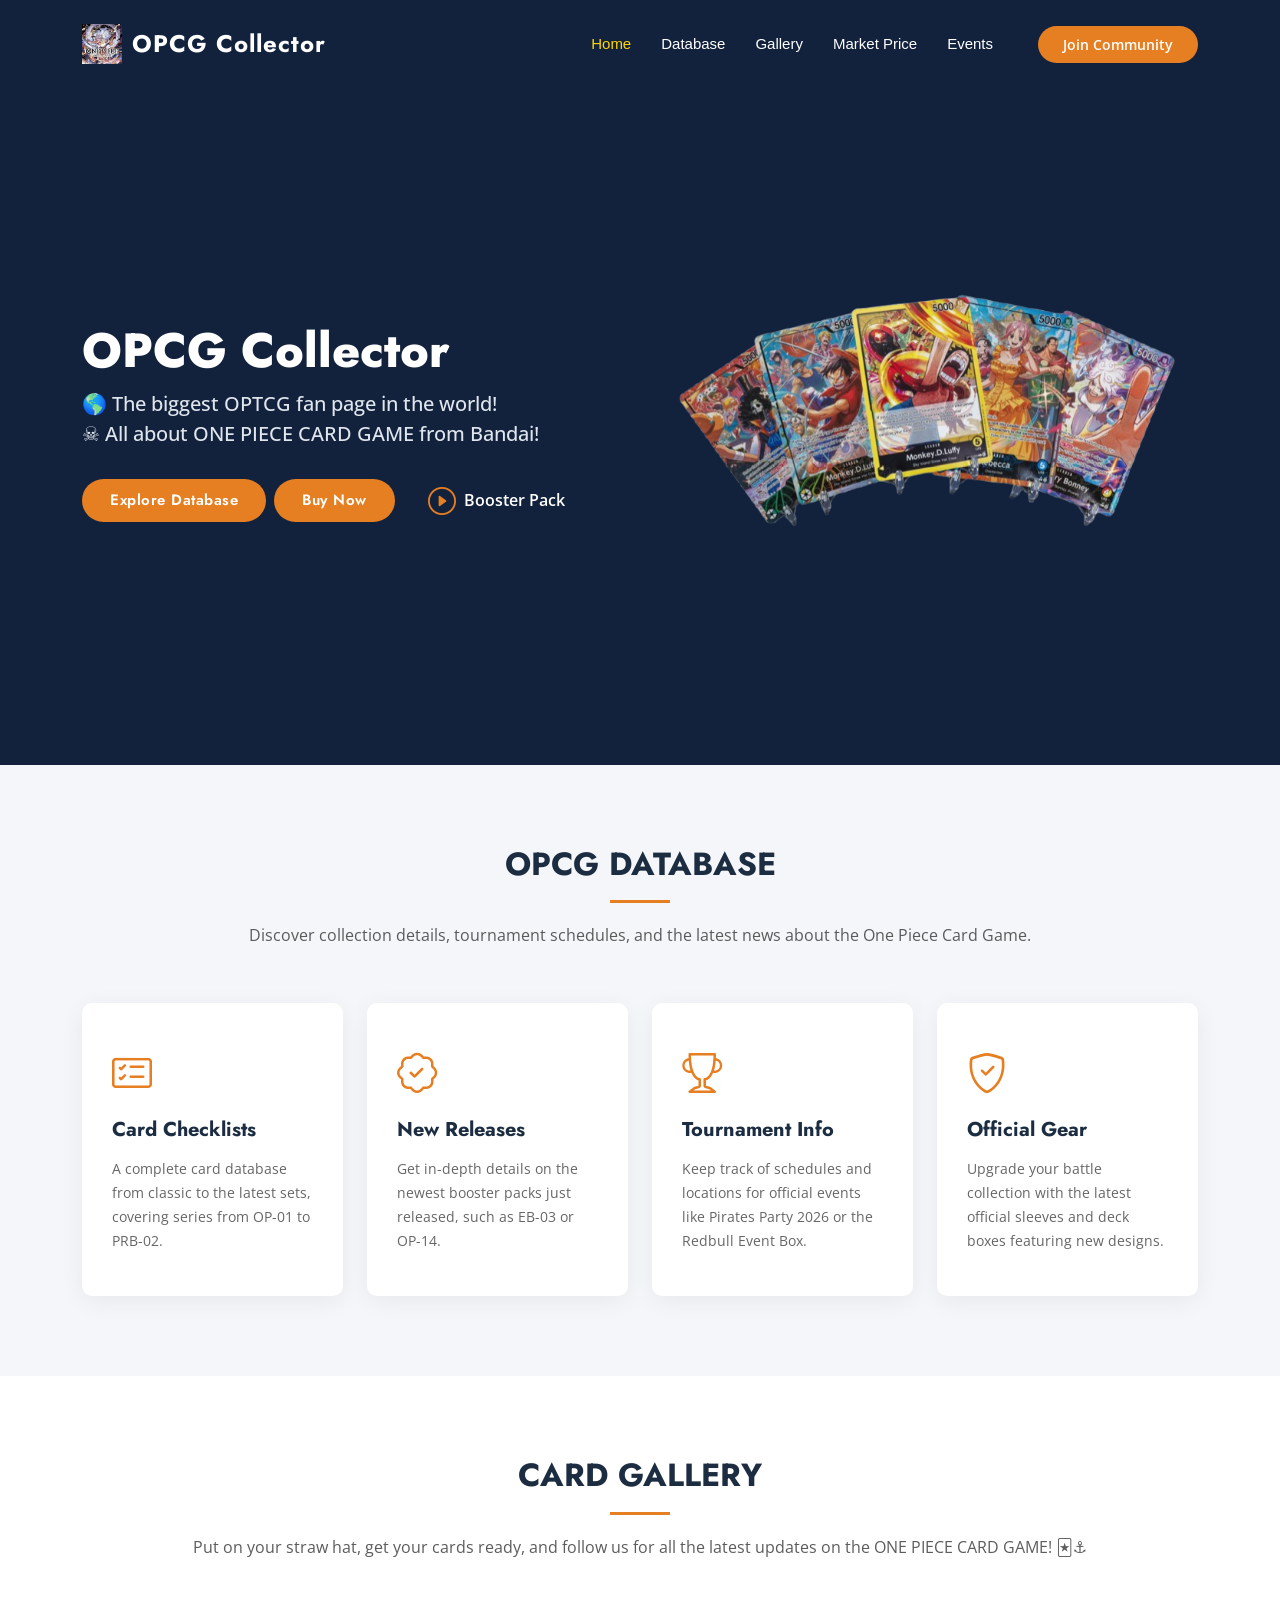
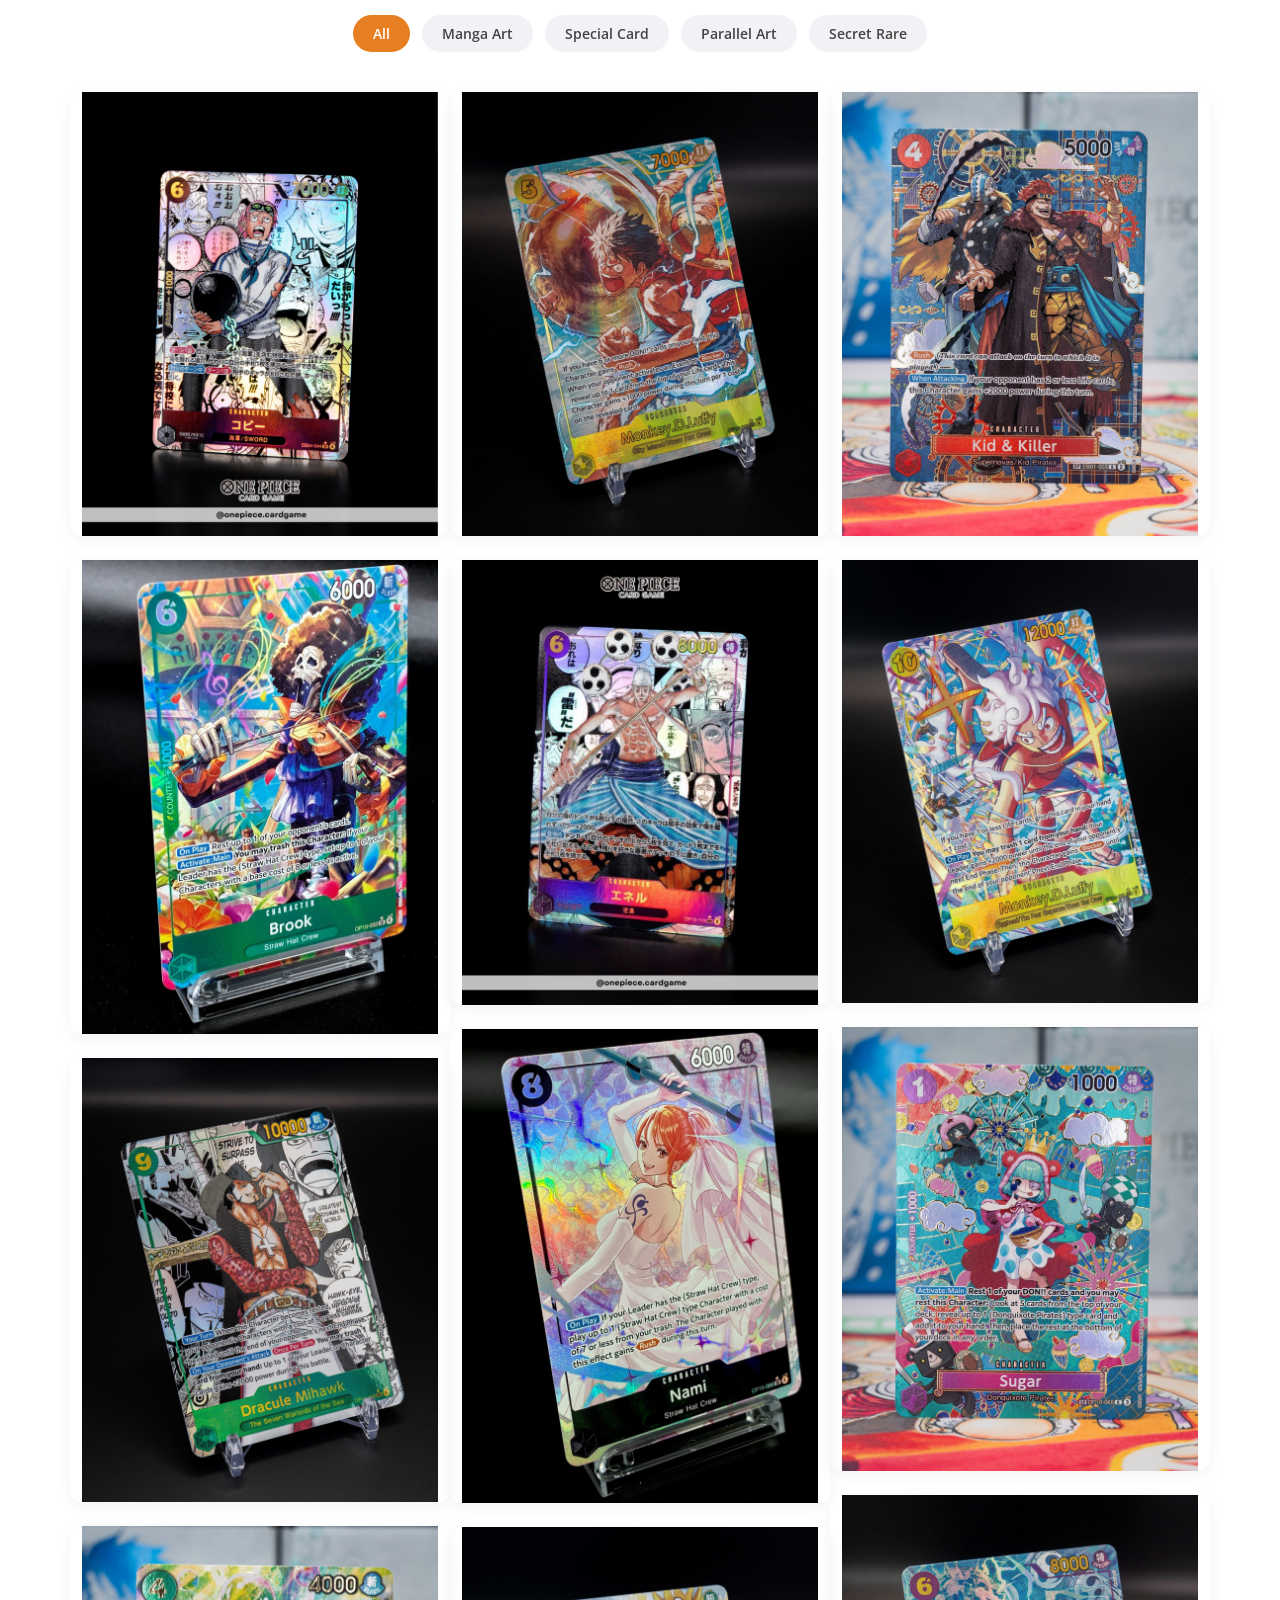
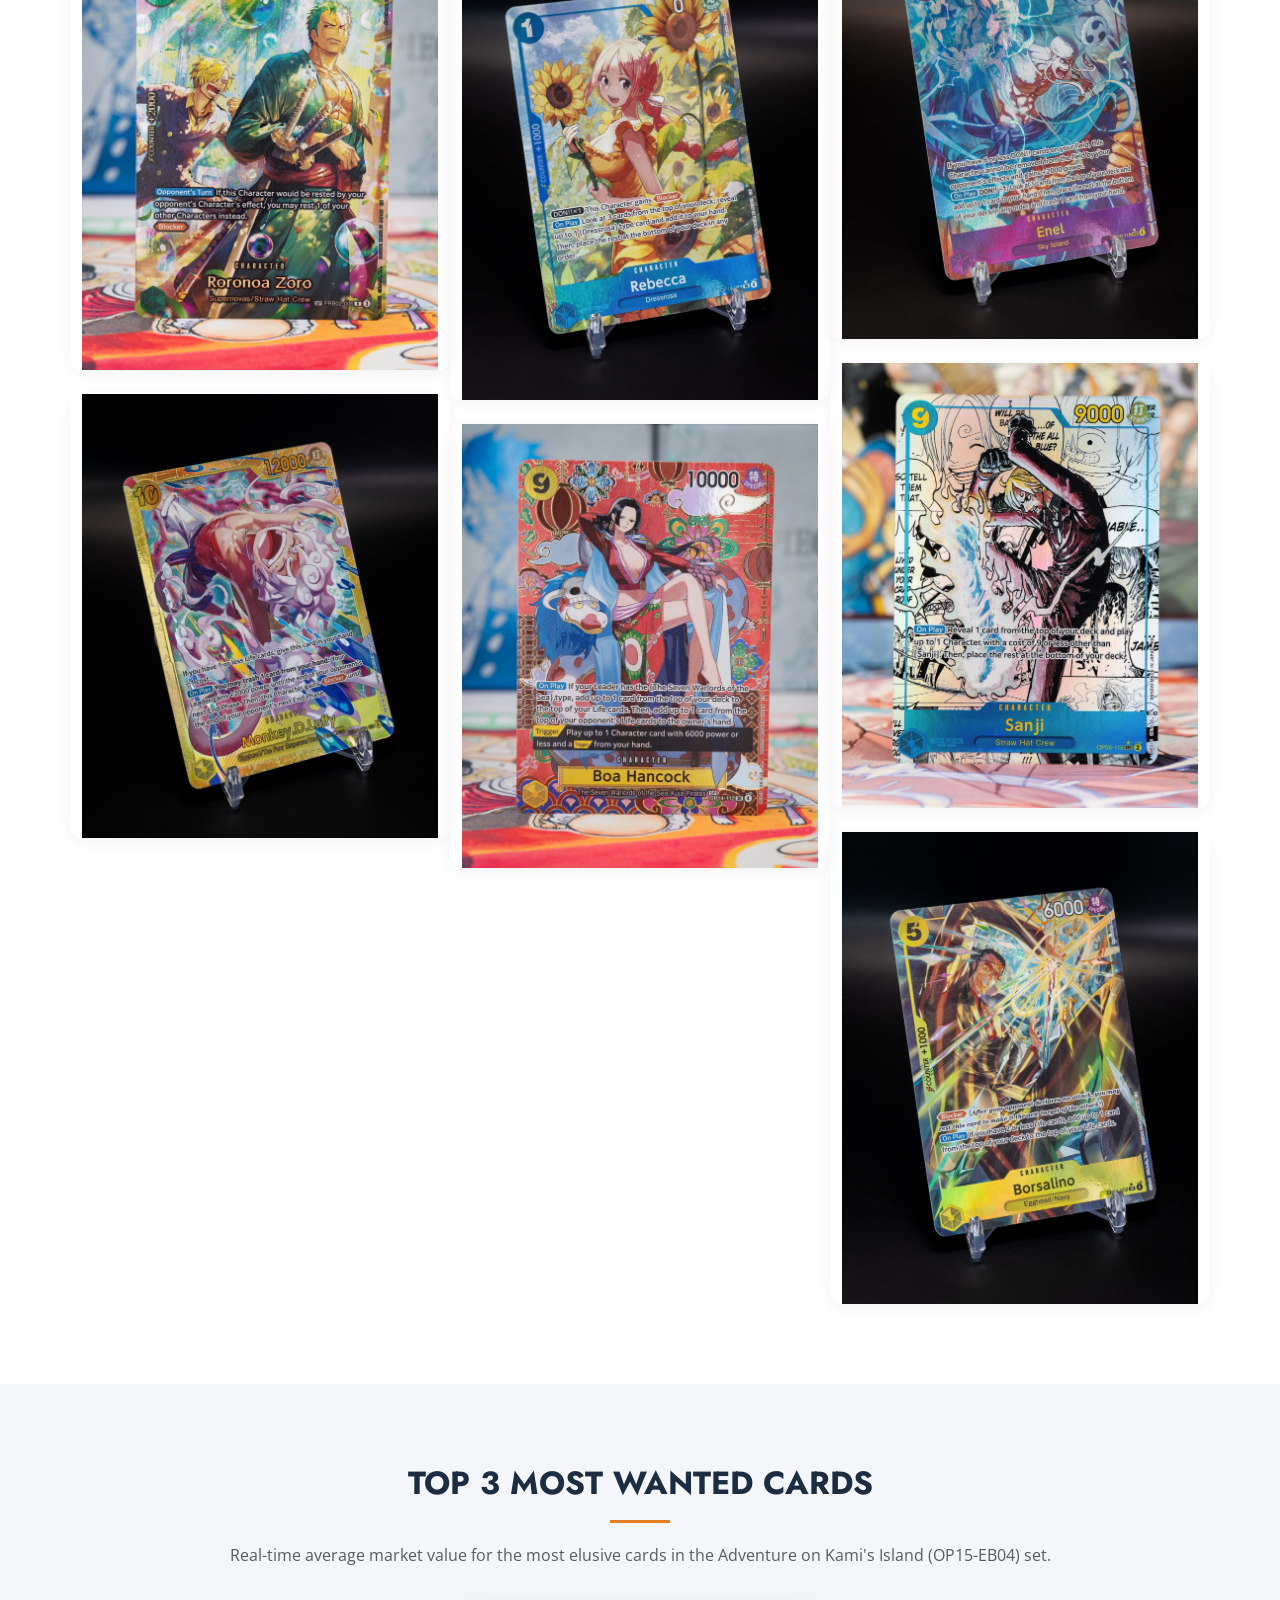
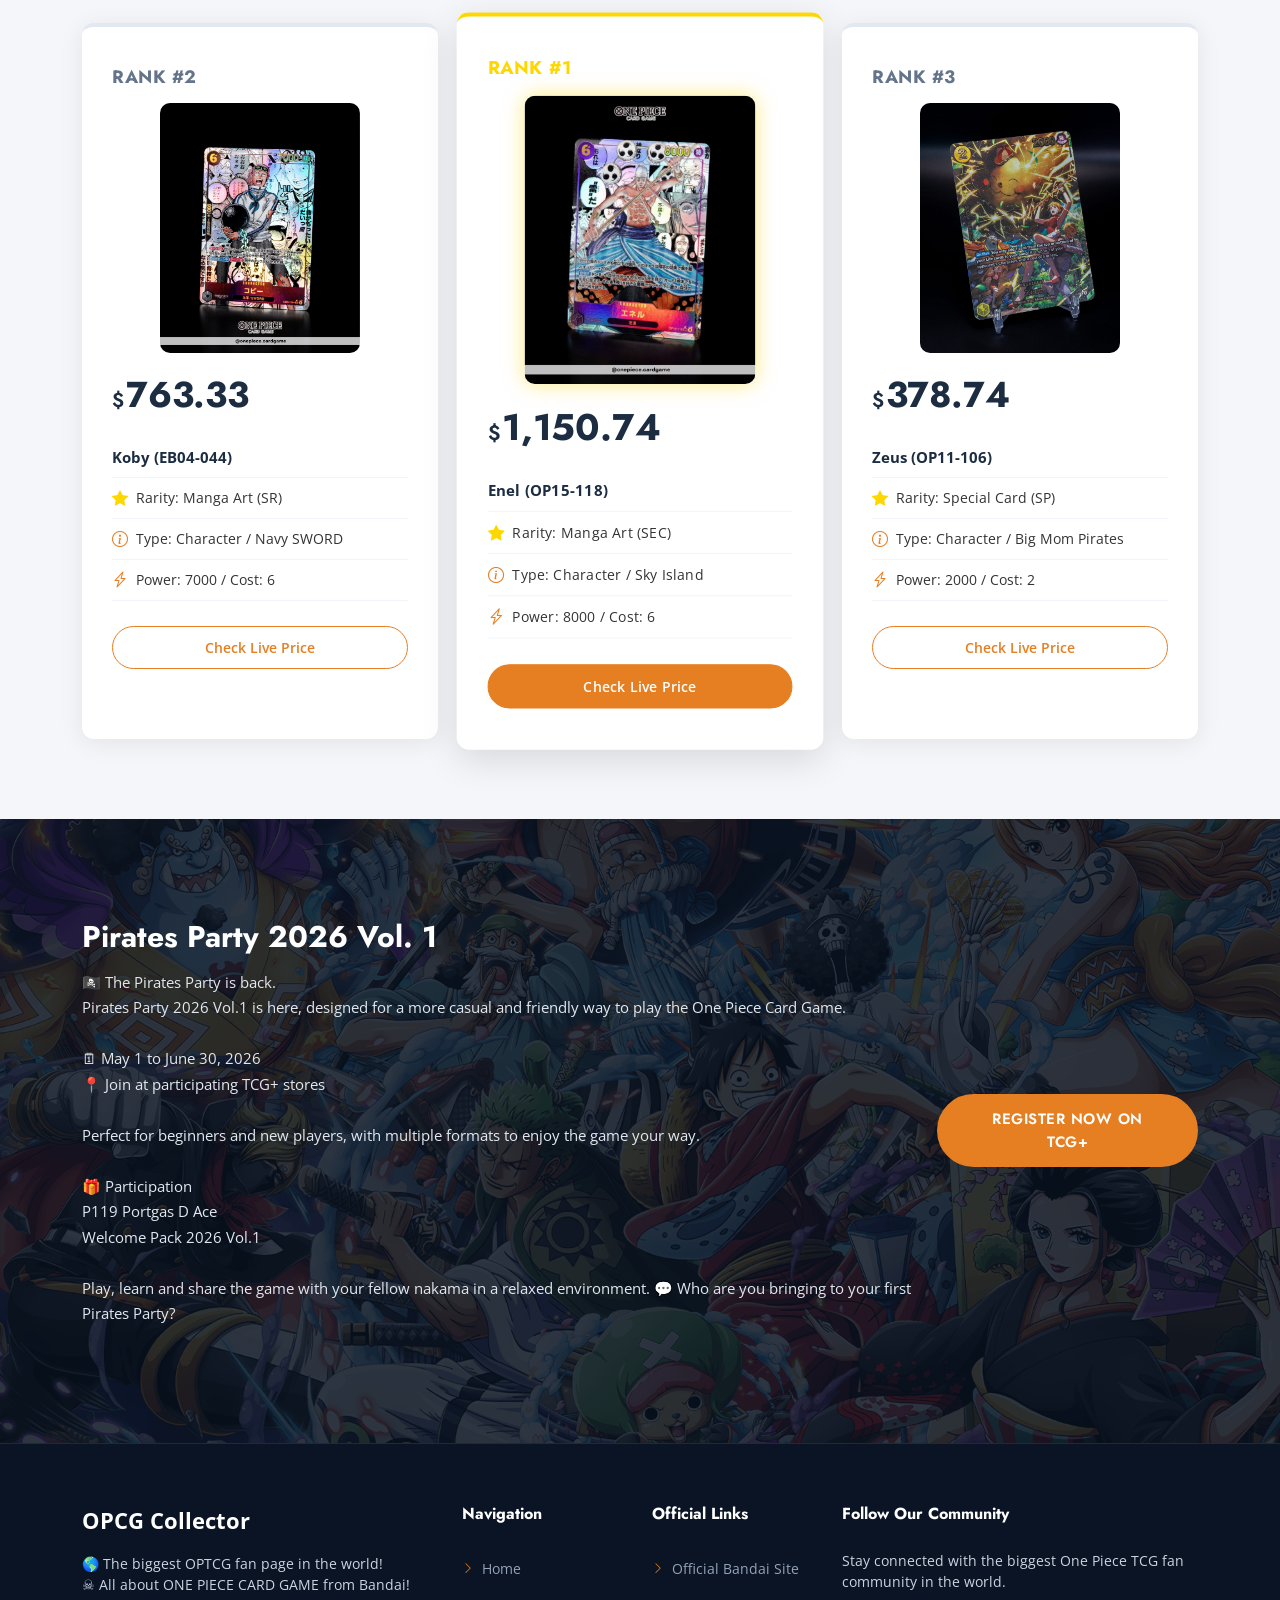
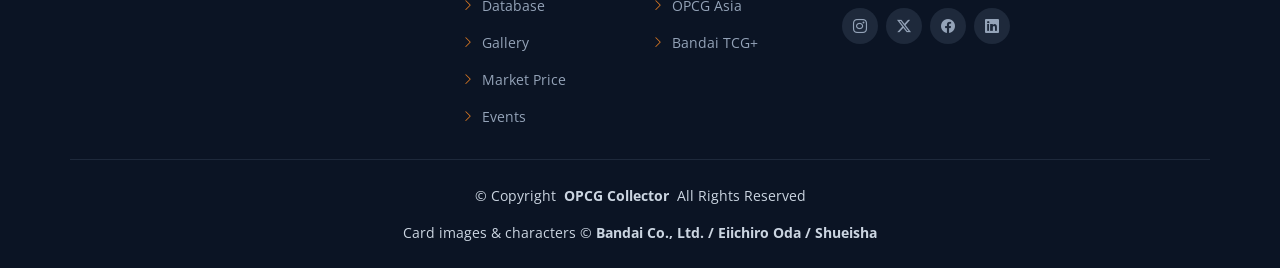
==== commit bdcc1df3: "Tugas pra ETS" ====
--- a/tugas_ets.html
+++ b/tugas_ets.html
@@ -27,7 +27,7 @@
   <link href="assets/vendor/swiper/swiper-bundle.min.css" rel="stylesheet">
 
   <!-- Main CSS File -->
-  <link href="assets/css/main.css" rel="stylesheet">
+  <link href="assets/css/main-pra-ets.css" rel="stylesheet">
 
   <!-- =======================================================
   * Template Name: Arsha
--- a/assets/css/main-pra-ets.css
+++ b/assets/css/main-pra-ets.css
@@ -0,0 +1,966 @@
+/**
+* Template Name: Arsha - OPCG Collector Edition
+* Updated: May 2026 with Bootstrap v5.3.3
+* Author: BootstrapMade.com / Customized for OPCG Collector
+* License: https://bootstrapmade.com/license/
+*/
+
+/*--------------------------------------------------------------
+# Font & Color Variables
+--------------------------------------------------------------*/
+/* Fonts */
+:root {
+    --default-font: "Open Sans", system-ui, -apple-system, "Segoe UI", Roboto, "Helvetica Neue", Arial, sans-serif;
+    --heading-font: "Jost", sans-serif;
+    --nav-font: "Poppins", sans-serif;
+}
+
+/* Global Colors - Tema khusus bertema bajak laut, lautan (One Piece), dan aksen emas */
+:root {
+    --background-color: #ffffff;
+    --default-color: #333333;
+    --heading-color: #1c2d42;
+    /* Biru gelap Navy */
+    --accent-color: #e67e22;
+    /* Oranye bajak laut untuk link & aksen utama */
+    --surface-color: #ffffff;
+    --contrast-color: #ffffff;
+    --gold-color: #ffd700;
+    /* Warna emas khusus untuk rank, rating, dan efek kartu langka */
+}
+
+/* Nav Menu Colors */
+:root {
+    --nav-color: #ffffff;
+    --nav-hover-color: #ffd700;
+    /* Hover menu menjadi warna emas */
+    --nav-mobile-background-color: #ffffff;
+    --nav-dropdown-background-color: #ffffff;
+    --nav-dropdown-color: #333333;
+    --nav-dropdown-hover-color: #e67e22;
+}
+
+/* Color Presets */
+.light-background {
+    --background-color: #f4f6f9;
+    --surface-color: #ffffff;
+}
+
+.dark-background {
+    --background-color: #12223c;
+    /* Biru lautan malam gelap */
+    --default-color: #ffffff;
+    --heading-color: #ffffff;
+    --surface-color: #1c3359;
+    --contrast-color: #ffffff;
+}
+
+/* Smooth scroll */
+:root {
+    scroll-behavior: smooth;
+}
+
+/*--------------------------------------------------------------
+# General Styling & Shared Classes
+--------------------------------------------------------------*/
+body {
+    color: var(--default-color);
+    background-color: var(--background-color);
+    font-family: var(--default-font);
+}
+
+a {
+    color: var(--accent-color);
+    text-decoration: none;
+    transition: 0.3s;
+}
+
+a:hover {
+    color: color-mix(in srgb, var(--accent-color), transparent 25%);
+    text-decoration: none;
+}
+
+h1,
+h2,
+h3,
+h4,
+h5,
+h6 {
+    color: var(--heading-color);
+    font-family: var(--heading-font);
+}
+
+/*--------------------------------------------------------------
+# Global Header
+--------------------------------------------------------------*/
+.header {
+    --background-color: #12223c;
+    --heading-color: #ffffff;
+    color: var(--default-color);
+    background-color: var(--background-color);
+    padding: 15px 0;
+    transition: all 0.5s;
+    z-index: 997;
+}
+
+.header .logo {
+    line-height: 1;
+}
+
+.header .logo img {
+    max-height: 40px;
+    margin-right: 10px;
+}
+
+.header .logo h1 {
+    font-size: 24px;
+    margin: 0;
+    font-weight: 700;
+    color: var(--heading-color);
+    letter-spacing: 1px;
+}
+
+.header .btn-getstarted,
+.header .btn-getstarted:focus {
+    color: var(--contrast-color);
+    background: var(--accent-color);
+    font-size: 14px;
+    padding: 8px 25px;
+    margin: 0 0 0 30px;
+    border-radius: 50px;
+    transition: 0.3s;
+    font-weight: 600;
+}
+
+.header .btn-getstarted:hover,
+.header .btn-getstarted:focus:hover {
+    color: var(--contrast-color);
+    background: color-mix(in srgb, var(--accent-color), transparent 15%);
+}
+
+@media (max-width: 1200px) {
+    .header .logo {
+        order: 1;
+    }
+
+    .header .btn-getstarted {
+        order: 2;
+        margin: 0 15px 0 0;
+        padding: 6px 15px;
+    }
+
+    .header .navmenu {
+        order: 3;
+    }
+}
+
+/* Index Page Header Layout */
+.index-page .header {
+    --background-color: rgba(18, 34, 60, 0);
+    --heading-color: #ffffff;
+    --nav-color: #ffffff;
+}
+
+.index-page.scrolled .header {
+    --background-color: rgba(18, 34, 60, 0.95);
+    box-shadow: 0px 2px 20px rgba(0, 0, 0, 0.2);
+}
+
+/*--------------------------------------------------------------
+# Navigation Menu
+--------------------------------------------------------------*/
+@media (min-width: 1200px) {
+    .navmenu {
+        padding: 0;
+    }
+
+    .navmenu ul {
+        margin: 0;
+        padding: 0;
+        display: flex;
+        list-style: none;
+        align-items: center;
+    }
+
+    .navmenu li {
+        position: relative;
+    }
+
+    .navmenu a,
+    .navmenu a:focus {
+        color: var(--nav-color);
+        padding: 18px 15px;
+        font-size: 15px;
+        font-family: var(--nav-font);
+        font-weight: 500;
+        display: flex;
+        align-items: center;
+        justify-content: space-between;
+        white-space: nowrap;
+        transition: 0.3s;
+    }
+
+    .navmenu li:hover>a,
+    .navmenu .active,
+    .navmenu .active:focus {
+        color: var(--nav-hover-color);
+    }
+}
+
+/* Mobile Navigation */
+@media (max-width: 1199px) {
+    .mobile-nav-toggle {
+        color: var(--nav-color);
+        font-size: 28px;
+        cursor: pointer;
+    }
+
+    .navmenu ul {
+        display: none;
+        list-style: none;
+        position: absolute;
+        inset: 60px 20px 20px 20px;
+        padding: 10px 0;
+        margin: 0;
+        border-radius: 6px;
+        background-color: var(--nav-mobile-background-color);
+        overflow-y: auto;
+        box-shadow: 0px 0px 30px rgba(0, 0, 0, 0.1);
+    }
+
+    .navmenu a {
+        color: #333333;
+        padding: 10px 20px;
+        font-family: var(--nav-font);
+        font-size: 16px;
+        display: flex;
+    }
+
+    .navmenu a:hover,
+    .navmenu .active {
+        color: var(--accent-color);
+    }
+
+    .mobile-nav-active {
+        overflow: hidden;
+    }
+
+    .mobile-nav-active .mobile-nav-toggle {
+        color: #fff;
+        position: absolute;
+        top: 15px;
+        right: 15px;
+        z-index: 9999;
+    }
+
+    .mobile-nav-active .navmenu {
+        position: fixed;
+        inset: 0;
+        background: rgba(0, 0, 0, 0.8);
+        z-index: 9998;
+    }
+
+    .mobile-nav-active .navmenu>ul {
+        display: block;
+    }
+}
+
+/*--------------------------------------------------------------
+# Global Sections & Titles
+--------------------------------------------------------------*/
+section,
+.section {
+    color: var(--default-color);
+    background-color: var(--background-color);
+    padding: 80px 0;
+    scroll-margin-top: 70px;
+}
+
+.section-title {
+    text-align: center;
+    padding-bottom: 40px;
+}
+
+.section-title h2 {
+    font-size: 32px;
+    font-weight: 700;
+    margin-bottom: 20px;
+    padding-bottom: 20px;
+    text-transform: uppercase;
+    position: relative;
+}
+
+.section-title h2::after {
+    content: "";
+    position: absolute;
+    display: block;
+    width: 60px;
+    height: 3px;
+    background: var(--accent-color);
+    left: 0;
+    right: 0;
+    bottom: 0;
+    margin: auto;
+}
+
+.section-title p {
+    font-size: 16px;
+    color: color-mix(in srgb, var(--default-color), transparent 20%);
+}
+
+/*--------------------------------------------------------------
+# Hero Section
+--------------------------------------------------------------*/
+.hero {
+    width: 100%;
+    min-height: 85vh;
+    position: relative;
+    padding: 140px 0 60px 0;
+    display: flex;
+    align-items: center;
+}
+
+.hero h1 {
+    margin: 0;
+    font-size: 48px;
+    font-weight: 800;
+    line-height: 56px;
+    color: #ffffff;
+}
+
+.hero p {
+    color: #e0e6ed;
+    margin: 10px 0 30px 0;
+    font-size: 20px;
+    line-height: 1.5;
+    font-weight: 500;
+}
+
+.hero .btn-get-started {
+    color: var(--contrast-color);
+    background: var(--accent-color);
+    font-family: var(--heading-font);
+    font-weight: 600;
+    font-size: 15px;
+    letter-spacing: 0.5px;
+    display: inline-block;
+    padding: 10px 28px;
+    border-radius: 50px;
+    transition: 0.5s;
+}
+
+.hero .btn-get-started:hover {
+    background: color-mix(in srgb, var(--accent-color), black 15%);
+}
+
+.hero .btn-watch-video {
+    font-size: 16px;
+    transition: 0.5s;
+    margin-left: 25px;
+    color: #ffffff;
+    font-weight: 600;
+    display: inline-flex;
+    align-items: center;
+}
+
+.hero .btn-watch-video i {
+    font-size: 28px;
+    margin-right: 8px;
+    color: var(--accent-color);
+    transition: 0.3s;
+}
+
+.hero .btn-watch-video:hover {
+    color: var(--accent-color);
+}
+
+.hero .animated {
+    animation: up-down 2.5s ease-in-out infinite alternate-reverse both;
+}
+
+@media (max-width: 768px) {
+    .hero h1 {
+        font-size: 32px;
+        line-height: 40px;
+    }
+
+    .hero p {
+        font-size: 16px;
+    }
+
+    .hero .d-flex {
+        flex-wrap: wrap;
+        gap: 15px;
+    }
+
+    .hero .btn-watch-video {
+        margin-left: 0;
+    }
+}
+
+@keyframes up-down {
+    0% {
+        transform: translateY(8px);
+    }
+
+    100% {
+        transform: translateY(-8px);
+    }
+}
+
+/*--------------------------------------------------------------
+# OPCG Database Section (Services)
+--------------------------------------------------------------*/
+.services .service-item {
+    background-color: var(--surface-color);
+    box-shadow: 0px 5px 25px 0px rgba(0, 0, 0, 0.06);
+    padding: 40px 30px;
+    transition: all ease-in-out 0.4s;
+    height: 100%;
+    border-radius: 10px;
+    border-bottom: 3px solid transparent;
+}
+
+.services .service-item .icon i {
+    color: var(--accent-color);
+    font-size: 40px;
+    transition: 0.3s;
+}
+
+.services .service-item h4 {
+    font-weight: 700;
+    margin-top: 15px;
+    margin-bottom: 15px;
+    font-size: 20px;
+}
+
+.services .service-item h4 a {
+    color: var(--heading-color);
+}
+
+.services .service-item p {
+    line-height: 24px;
+    font-size: 14px;
+    margin-bottom: 0;
+    color: #666;
+}
+
+.services .service-item:hover {
+    transform: translateY(-8px);
+    border-bottom-color: var(--accent-color);
+    box-shadow: 0px 10px 30px rgba(0, 0, 0, 0.1);
+}
+
+.services .service-item:hover h4 a {
+    color: var(--accent-color);
+}
+
+/*--------------------------------------------------------------
+# Card Gallery Section (Portfolio Layout)
+--------------------------------------------------------------*/
+.portfolio .portfolio-filters {
+    padding: 0;
+    margin: 0 auto 30px auto;
+    list-style: none;
+    text-align: center;
+}
+
+.portfolio .portfolio-filters li {
+    cursor: pointer;
+    display: inline-block;
+    padding: 8px 20px;
+    margin: 0 4px 10px 4px;
+    font-size: 14px;
+    font-weight: 600;
+    border-radius: 50px;
+    background: #f0f2f5;
+    color: #444;
+    transition: all 0.3s;
+}
+
+.portfolio .portfolio-filters li:hover,
+.portfolio .portfolio-filters li.filter-active {
+    color: var(--contrast-color);
+    background-color: var(--accent-color);
+}
+
+.portfolio .portfolio-item {
+    position: relative;
+    overflow: hidden;
+    border-radius: 12px;
+    box-shadow: 0 4px 15px rgba(0, 0, 0, 0.05);
+}
+
+.portfolio .portfolio-item img {
+    transition: 0.5s ease;
+    width: 100%;
+    display: block;
+}
+
+.portfolio .portfolio-item .portfolio-info {
+    opacity: 0;
+    position: absolute;
+    inset: 0;
+    z-index: 3;
+    transition: all ease-in-out 0.4s;
+    background: rgba(18, 34, 60, 0.85);
+    display: flex;
+    flex-direction: column;
+    justify-content: center;
+    align-items: center;
+    padding: 20px;
+    text-align: center;
+}
+
+.portfolio .portfolio-item .portfolio-info h4 {
+    font-size: 18px;
+    font-weight: 700;
+    color: #fff;
+    margin-bottom: 5px;
+}
+
+.portfolio .portfolio-item .portfolio-info p {
+    color: #cbd5e1;
+    font-size: 13px;
+    margin-bottom: 3px;
+    font-weight: 500;
+}
+
+.portfolio .portfolio-item .portfolio-info .preview-link {
+    font-size: 24px;
+    color: #fff;
+    margin-top: 15px;
+    transition: 0.3s;
+}
+
+.portfolio .portfolio-item .portfolio-info .preview-link:hover {
+    color: var(--accent-color);
+}
+
+.portfolio .portfolio-item:hover img {
+    transform: scale(1.08);
+}
+
+.portfolio .portfolio-item:hover .portfolio-info {
+    opacity: 1;
+}
+
+/*--------------------------------------------------------------
+# Market Price Section (Pricing Layout) - Combined Interactive Edition
+--------------------------------------------------------------*/
+.pricing .pricing-item {
+    background-color: var(--surface-color);
+    box-shadow: 0 4px 25px rgba(0, 0, 0, 0.08);
+    padding: 40px 30px;
+    height: 100%;
+    border-radius: 12px;
+    border-top: 4px solid #e2e8f0;
+    position: relative;
+    /* Menghaluskan pergerakan transisi lift-up kontainer box harga */
+    transition: transform 0.4s cubic-bezier(0.165, 0.84, 0.44, 1), box-shadow 0.4s ease;
+    z-index: 1;
+}
+
+/* Efek Pop-up untuk Box Pricing Rank 2 & Rank 3 saat di-hover */
+.pricing .pricing-item:hover {
+    transform: translateY(-8px);
+    box-shadow: 0 15px 35px rgba(0, 0, 0, 0.15);
+    z-index: 5;
+}
+
+.pricing .pricing-item h3 {
+    font-weight: 700;
+    font-size: 18px;
+    color: #64748b;
+    margin-bottom: 15px;
+    text-transform: uppercase;
+    letter-spacing: 0.5px;
+}
+
+/* Struktur dasar gambar kartu di dalam Market Price */
+.pricing .pricing-item img {
+    border-radius: 8px;
+    /* Ditambahkan transisi khusus agar pergerakan zoom kartu menjadi sangat halus */
+    transition: transform 0.4s cubic-bezier(0.165, 0.84, 0.44, 1), box-shadow 0.4s ease;
+    max-width: 100%;
+    width: auto;
+    display: inline-block;
+}
+
+/* Gambar kartu Rank 2 & 3 otomatis pop-up mencuat membesar saat kontainernya disentuh kursor */
+.pricing .pricing-item:hover .text-center img,
+.pricing .pricing-item:hover img {
+    transform: scale(1.08); /* Gambar kartu membesar 8% ke depan */
+    box-shadow: 0 10px 25px rgba(0, 0, 0, 0.18); /* Memberikan efek kedalaman bayangan mandiri di belakang kartu */
+}
+
+.pricing .pricing-item h4 {
+    font-size: 36px;
+    font-weight: 700;
+    color: var(--heading-color);
+    margin: 20px 0;
+    font-family: var(--heading-font);
+}
+
+.pricing .pricing-item h4 span {
+    font-size: 20px;
+    font-weight: 600;
+    margin-right: 2px;
+}
+
+.pricing .pricing-item ul {
+    padding: 0;
+    list-style: none;
+    text-align: left;
+    line-height: 24px;
+    margin-bottom: 25px;
+}
+
+.pricing .pricing-item ul li {
+    padding: 8px 0;
+    display: flex;
+    align-items: center;
+    border-bottom: 1px solid #f1f5f9;
+    font-size: 14px;
+}
+
+.pricing .pricing-item ul li strong {
+    color: var(--heading-color);
+    font-size: 15px;
+}
+
+.pricing .pricing-item ul i {
+    color: var(--accent-color);
+    font-size: 16px;
+    padding-right: 8px;
+}
+
+.pricing .pricing-item ul i.bi-star-fill {
+    color: var(--gold-color);
+}
+
+.pricing .buy-btn {
+    color: var(--accent-color);
+    display: block;
+    padding: 10px 25px;
+    border-radius: 50px;
+    font-size: 14px;
+    font-weight: 600;
+    text-align: center;
+    border: 1px solid var(--accent-color);
+    transition: 0.3s;
+}
+
+.pricing .buy-btn:hover {
+    background: var(--accent-color);
+    color: var(--contrast-color);
+}
+
+/* Highlight default bawaan Anda untuk Rank #1 (Featured Card) */
+.pricing .featured {
+    border-top-color: var(--gold-color);
+    transform: scale(1.03); /* Ukuran dasar awal sedikit lebih besar */
+    box-shadow: 0 10px 35px rgba(0, 0, 0, 0.12);
+    /* Transisi khusus agar penggabungan skala dasar dan efek hover tidak patah */
+    transition: transform 0.4s cubic-bezier(0.165, 0.84, 0.44, 1), box-shadow 0.4s ease, border-color 0.3s;
+}
+
+/* Efek Pop-up Khusus saat Box Rank #1 (Featured) di-hover */
+.pricing .featured:hover {
+    transform: translateY(-12px) scale(1.05); /* Diangkat lebih tinggi (-12px) dan kontainer membesar proporsional */
+    box-shadow: 0 22px 45px rgba(255, 215, 0, 0.25); /* Memperkuat pancaran pendaran panggung (glow) emas di sekitarnya */
+    z-index: 6; /* Mengamankan posisi kartu terdepan agar tidak terpotong kontainer lain */
+}
+
+/* Gambar kartu Enel di dalam Box Featured ikut mencuat membesar lebih signifikan */
+.pricing .featured:hover .text-center img,
+.pricing .featured:hover img {
+    transform: scale(1.1); /* Gambar kartu mencuat membesar hingga 10% */
+    box-shadow: 0 12px 28px rgba(0, 0, 0, 0.25);
+}
+
+@media (max-width: 991px) {
+    .pricing .featured {
+        transform: scale(1);
+    }
+    /* Penyesuaian pop-up responsif untuk perangkat tablet/mobile */
+    .pricing .featured:hover {
+        transform: translateY(-10px) scale(1.02);
+    }
+}
+
+.pricing .featured h3 {
+    color: var(--gold-color);
+}
+
+.pricing .featured .buy-btn {
+    background: var(--accent-color);
+    color: #fff;
+}
+
+.pricing .featured .buy-btn:hover {
+    background: color-mix(in srgb, var(--accent-color), black 15%);
+    border-color: transparent;
+}
+
+/*--------------------------------------------------------------
+# Events & Call To Action Section
+--------------------------------------------------------------*/
+.call-to-action {
+    padding: 100px 0;
+    position: relative;
+    overflow: hidden;
+    background-attachment: fixed;
+}
+
+.call-to-action img {
+    position: absolute;
+    inset: 0;
+    display: block;
+    width: 100%;
+    height: 100%;
+    object-fit: cover;
+    z-index: 1;
+}
+
+.call-to-action::before {
+    content: "";
+    background: rgba(9, 18, 32, 0.85);
+    position: absolute;
+    inset: 0;
+    z-index: 2;
+}
+
+.call-to-action .container {
+    position: relative;
+    z-index: 3;
+}
+
+.call-to-action h3 {
+    color: #ffffff;
+    font-size: 30px;
+    font-weight: 700;
+    margin-bottom: 15px;
+}
+
+.call-to-action p {
+    color: #e2e8f0;
+    font-size: 15px;
+    line-height: 1.7;
+}
+
+.call-to-action .cta-btn {
+    font-family: var(--heading-font);
+    font-weight: 600;
+    font-size: 15px;
+    letter-spacing: 0.5px;
+    display: inline-block;
+    padding: 12px 35px;
+    border-radius: 50px;
+    transition: 0.5s;
+    border: 2px solid var(--accent-color);
+    background: var(--accent-color);
+    color: #ffffff;
+    text-transform: uppercase;
+}
+
+.call-to-action .cta-btn:hover {
+    background: transparent;
+    color: var(--accent-color);
+}
+
+/*--------------------------------------------------------------
+# Global Footer Layout
+--------------------------------------------------------------*/
+.footer {
+    color: #cbd5e1;
+    background-color: #0b1424;
+    font-size: 14px;
+    padding-top: 60px;
+    position: relative;
+    border-top: 1px solid #1e293b;
+}
+
+.footer h4 {
+    font-size: 16px;
+    font-weight: 700;
+    color: #ffffff;
+    position: relative;
+    padding-bottom: 12px;
+    margin-bottom: 15px;
+}
+
+.footer .footer-links ul {
+    list-style: none;
+    padding: 0;
+    margin: 0;
+}
+
+.footer .footer-links ul li {
+    padding: 8px 0;
+    display: flex;
+    align-items: center;
+}
+
+.footer .footer-links ul i {
+    margin-right: 8px;
+    font-size: 12px;
+    color: var(--accent-color);
+}
+
+.footer .footer-links ul a {
+    color: #94a3b8;
+    transition: 0.3s;
+}
+
+.footer .footer-links ul a:hover {
+    color: var(--accent-color);
+}
+
+.footer .footer-about .sitename {
+    font-size: 22px;
+    font-weight: 700;
+    color: #ffffff;
+}
+
+.footer .social-links a {
+    display: inline-flex;
+    align-items: center;
+    justify-content: center;
+    width: 36px;
+    height: 36px;
+    border-radius: 50%;
+    background: #1e293b;
+    color: #94a3b8;
+    margin-right: 8px;
+    transition: 0.3s;
+}
+
+.footer .social-links a:hover {
+    background: var(--accent-color);
+    color: #ffffff;
+}
+
+.footer .copyright {
+    padding: 25px 0;
+    border-top: 1px solid #1e293b;
+    margin-top: 40px;
+}
+
+/*--------------------------------------------------------------
+# Preloader & Scroll Top Elements
+--------------------------------------------------------------*/
+#preloader {
+    position: fixed;
+    inset: 0;
+    z-index: 999999;
+    overflow: hidden;
+    background: #12223c;
+    transition: all 0.6s ease-out;
+}
+
+#preloader:before {
+    content: "";
+    position: fixed;
+    top: calc(50% - 25px);
+    left: calc(50% - 25px);
+    border: 5px solid #1c3359;
+    border-top-color: var(--accent-color);
+    border-radius: 50%;
+    width: 50px;
+    height: 50px;
+    animation: animate-preloader 1s linear infinite;
+}
+
+@keyframes animate-preloader {
+    0% {
+        transform: rotate(0deg);
+    }
+
+    100% {
+        transform: rotate(360deg);
+    }
+}
+
+.scroll-top {
+    position: fixed;
+    visibility: hidden;
+    opacity: 0;
+    right: 15px;
+    bottom: 15px;
+    z-index: 99999;
+    background-color: var(--accent-color);
+    width: 40px;
+    height: 40px;
+    border-radius: 50px;
+    transition: all 0.4s;
+    display: inline-flex;
+    align-items: center;
+    justify-content: center;
+}
+
+.scroll-top i {
+    font-size: 20px;
+    color: #fff;
+    line-height: 0;
+}
+
+.scroll-top:hover {
+    background-color: color-mix(in srgb, var(--accent-color), black 15%);
+}
+
+.scroll-top.active {
+    visibility: visible;
+    opacity: 1;
+}
+
+/*--------------------------------------------------------------
+# Card Gallery Section - Hover & Pop-up Effect Update
+--------------------------------------------------------------*/
+.portfolio .portfolio-item {
+  position: relative;
+  overflow: hidden;
+  border-radius: 12px;
+  box-shadow: 0 4px 15px rgba(0, 0, 0, 0.05);
+  transition: transform 0.3s ease, box-shadow 0.3s ease; /* Menambahkan transisi pada container */
+  z-index: 1;
+}
+
+/* Efek Pop-up: Container sedikit naik dan membesar saat di-hover */
+.portfolio .portfolio-item:hover {
+  transform: translateY(-5px) scale(1.02); /* Naik 5px dan membesar 2% */
+  box-shadow: 0 12px 25px rgba(0, 0, 0, 0.15); /* Bayangan menjadi lebih tegas/dalam */
+  z-index: 10; /* Memastikan kartu yang di-hover berada di lapisan paling atas */
+}
+
+/* Efek Zoom Gambar di Dalamnya */
+.portfolio .portfolio-item img {
+  transition: transform 0.5s ease;
+  width: 100%;
+  display: block;
+}
+
+/* Ketika item di-hover, gambar di dalamnya akan melakukan zoom-in halus sebesar 8% */
+.portfolio .portfolio-item:hover img {
+  transform: scale(1.08); 
+}
+
+/* Menyesuaikan overlay portfolio-info agar tetap smooth saat pop-up terjadi */
+.portfolio .portfolio-item .portfolio-info {
+  opacity: 0;
+  position: absolute;
+  inset: 0;
+  z-index: 3;
+  transition: all ease-in-out 0.4s;
+  background: rgba(18, 34, 60, 0.85); /* Sesuai tema dark lautan */
+  display: flex;
+  flex-direction: column;
+  justify-content: center;
+  align-items: center;
+  padding: 20px;
+  text-align: center;
+}
+
+.portfolio .portfolio-item:hover .portfolio-info {
+  opacity: 1;
+}
